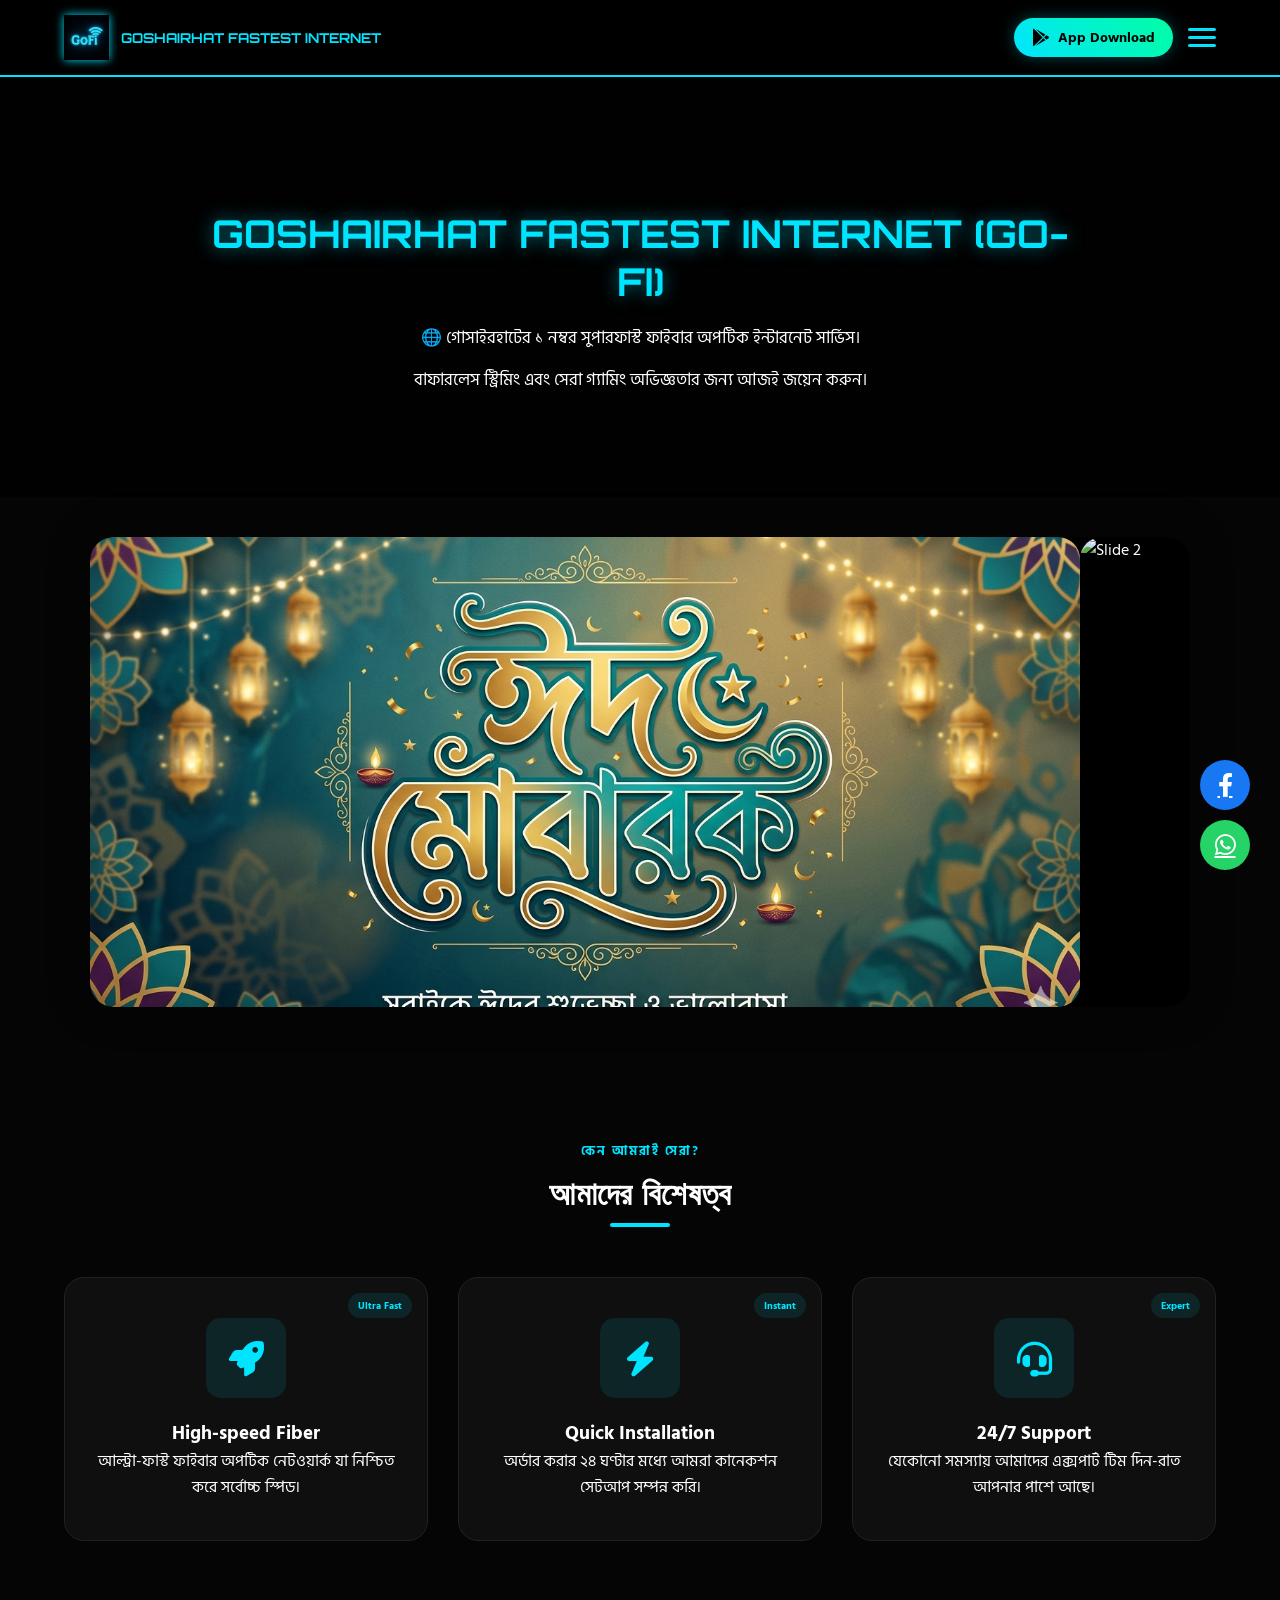
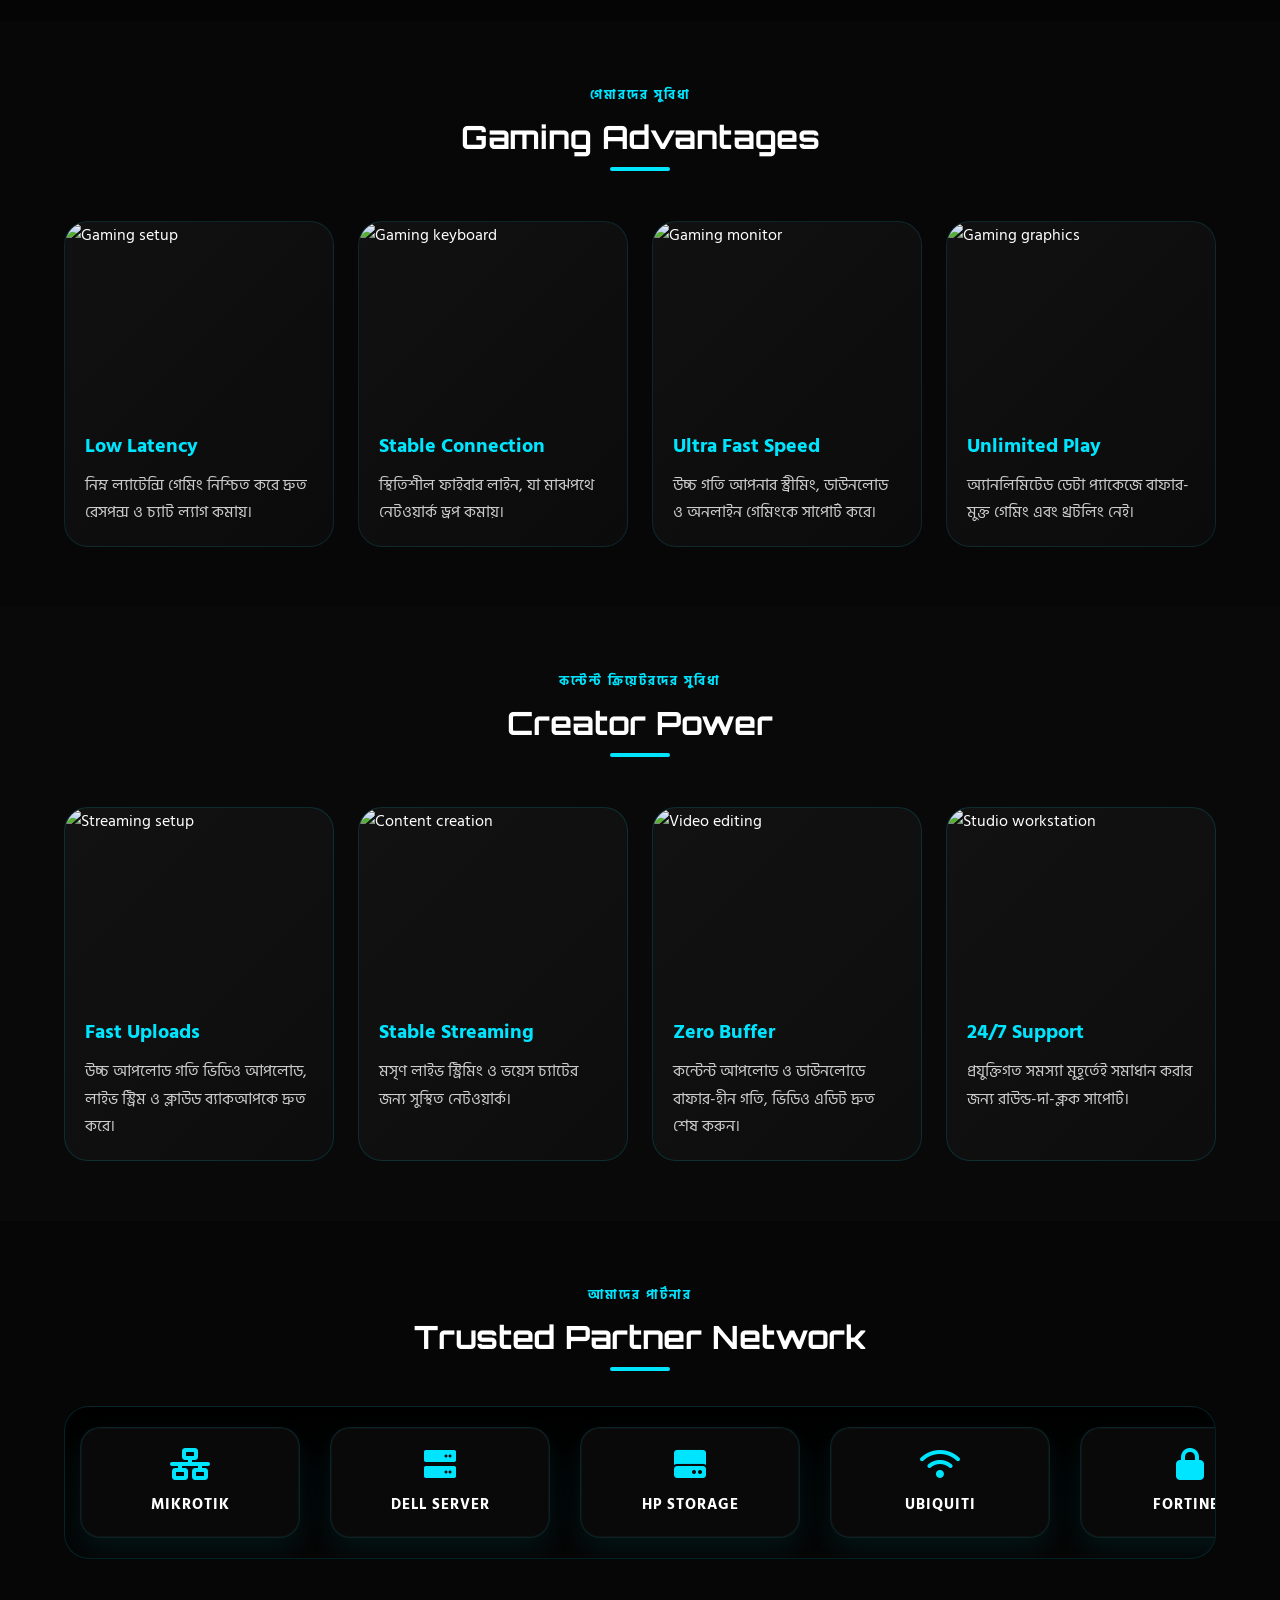
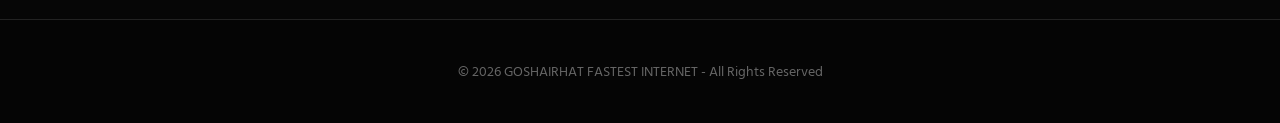
==== index.html @ e674fd06 "Update index.html" ====
<!DOCTYPE html>
<html lang="bn">

<head>
    <meta charset="UTF-8">
    <meta name="viewport" content="width=device-width, initial-scale=1.0">
    <title>GOSHAIRHAT FASTEST INTERNET | GO-FI</title>
    <link href="https://fonts.googleapis.com/css2?family=Orbitron:wght@400;700&family=Hind+Siliguri:wght@400;700&display=swap" rel="stylesheet">
    <link rel="stylesheet" href="https://cdnjs.cloudflare.com/ajax/libs/font-awesome/6.0.0/css/all.min.css">
    <link rel="stylesheet" href="st.css">
    <script src="script.js"></script>
</head>

<body>

    <div class="ftp-modal" id="ftpModal">
        <div class="ftp-modal-content">
            <span class="close-modal" onclick="closeFTPModal()">&times;</span>
            <h2 class="modal-title">Entertainment Hub</h2>
            <div class="ftp-btn-group">
                <a href="https://elaach.com/" target="_blank" class="big-btn">FTP SERVER</a>
                <a href="http://10.200.13.14" target="_blank" class="big-btn">LIVE TV</a>
            </div>
        </div>
    </div>

    <!-- মেনু ওভারলে -->
    <div class="menu-overlay" id="menuOverlay" onclick="closeMenu()"></div>

    <header>
        <div class="logo-area" onclick="showSection('home-content')" style="cursor: pointer;">
            <img src="gofi.jpg" alt="Logo" class="logo-img">
            <div class="brand-name">GOSHAIRHAT FASTEST INTERNET</div>
        </div>

        <div class="header-right">
            <a href="https://play.google.com/store/apps/details?id=top.netbillingbd.netbillingbd&pcampaignid=web_share" target="_blank" class="nav-app-btn">
                <i class="fab fa-google-play"></i> <span>App Download</span>
            </a>

            <div class="menu-toggle" onclick="toggleMenu()">
                <div class="bar"></div>
                <div class="bar"></div>
                <div class="bar"></div>
            </div>
        </div>
        <nav class="nav-menu" id="sideNav">
            <div class="nav-close-btn" onclick="closeMenu()">
                <i class="fas fa-times"></i>
            </div>
            <a onclick="showSection('home-content')">
                <i class="fas fa-home"></i> Home
            </a>
            <a onclick="showSection('packages')">
                <i class="fas fa-box-open"></i> Packages
            </a>
            <a onclick="openFTPModal()">
                <i class="fas fa-play-circle"></i> Our FTP Servers
            </a>
            <a href="https://user.netbillingbd.com/" target="_blank">
                <i class="fas fa-user-shield"></i> Client Panel
            </a>
            <a onclick="showSection('area-coverage-page')">
                <i class="fas fa-map-location-dot"></i> Area Coverage
            </a>
            <a onclick="showSection('contact-page')">
                <i class="fas fa-envelope"></i> Contact Us
            </a>
            <a onclick="showSection('about-page')">
                <i class="fas fa-info-circle"></i> About Us
            </a>
        </nav>
    </header>

    <main>
        <div id="home-content" class="page-section active-section">
            <section class="hero">
                <div class="hero-text">
                    <h1>GOSHAIRHAT FASTEST INTERNET (GO-FI)</h1>
                    <p>🌐 গোসাইরহাটের ১ নম্বর সুপারফাস্ট ফাইবার অপটিক ইন্টারনেট সার্ভিস।</p>
                    <p>বাফারলেস স্ট্রিমিং এবং সেরা গ্যামিং অভিজ্ঞতার জন্য আজই জয়েন করুন।</p>
                </div>
            </section>

            <div class="slider-container">
                <div class="slider">
                    <div class="slide"><img src="image1.png" alt="Slide 1"></div>
                    <div class="slide"><img src="image2.png" alt="Slide 2"></div>
                    <div class="slide"><img src="image3.jpg" alt="Slide 3"></div>
                    <div class="slide"><img src="image1.png" alt="Slide 1"></div>
                </div>
            </div>

            <section class="icon-features">
                <div class="feature-header">
                    <span class="sub-title">কেন আমরাই সেরা?</span>
                    <h2 class="main-title">আমাদের বিশেষত্ব</h2>
                    <div class="title-underline"></div>
                </div>

                <div class="features-grid-system">
                    <div class="premium-card">
                        <div class="card-glow"></div>
                        <div class="icon-wrapper"><i class="fas fa-rocket"></i></div>
                        <h3>High-speed Fiber</h3>
                        <p>আল্ট্রা-ফাস্ট ফাইবার অপটিক নেটওয়ার্ক যা নিশ্চিত করে সর্বোচ্চ স্পিড।</p>
                        <div class="card-badge">Ultra Fast</div>
                    </div>

                    <div class="premium-card active-card">
                        <div class="card-glow"></div>
                        <div class="icon-wrapper"><i class="fas fa-bolt"></i></div>
                        <h3>Quick Installation</h3>
                        <p>অর্ডার করার ২৪ ঘণ্টার মধ্যে আমরা কানেকশন সেটআপ সম্পন্ন করি।</p>
                        <div class="card-badge">Instant</div>
                    </div>

                    <div class="premium-card">
                        <div class="card-glow"></div>
                        <div class="icon-wrapper"><i class="fas fa-headset"></i></div>
                        <h3>24/7 Support</h3>
                        <p>যেকোনো সমস্যায় আমাদের এক্সপার্ট টিম দিন-রাত আপনার পাশে আছে।</p>
                        <div class="card-badge">Expert</div>
                    </div>
                </div>
            </section>

            <section class="gaming-section">
                <div class="feature-header">
                    <span class="sub-title">গেমারদের সুবিধা</span>
                    <h2 class="main-title">Gaming Advantages</h2>
                    <div class="title-underline"></div>
                </div>

                <div class="gaming-grid">
                    <div class="gaming-card">
                        <img src="https://images.unsplash.com/photo-1511512578047-dfb367046420?auto=format&amp;fit=crop&amp;w=800&amp;q=80" alt="Gaming setup">
                        <h3>Low Latency</h3>
                        <p>নিম্ন ল্যাটেন্সি গেমিং নিশ্চিত করে দ্রুত রেসপন্স ও চ্যাট ল্যাগ কমায়।</p>
                    </div>
                    <div class="gaming-card">
                        <img src="https://images.unsplash.com/photo-1511512578047-dfb367046420?auto=format&amp;fit=crop&amp;w=801&amp;q=80" alt="Gaming keyboard">
                        <h3>Stable Connection</h3>
                        <p>স্থিতিশীল ফাইবার লাইন, যা মাঝপথে নেটওয়ার্ক ড্রপ কমায়।</p>
                    </div>
                    <div class="gaming-card">
                        <img src="https://images.unsplash.com/photo-1511512578047-dfb367046420?auto=format&amp;fit=crop&amp;w=802&amp;q=80" alt="Gaming monitor">
                        <h3>Ultra Fast Speed</h3>
                        <p>উচ্চ গতি আপনার স্ট্রীমিং, ডাউনলোড ও অনলাইন গেমিংকে সাপোর্ট করে।</p>
                    </div>
                    <div class="gaming-card">
                        <img src="https://images.unsplash.com/photo-1511512578047-dfb367046420?auto=format&amp;fit=crop&amp;w=803&amp;q=80" alt="Gaming graphics">
                        <h3>Unlimited Play</h3>
                        <p>অ্যানলিমিটেড ডেটা প্যাকেজে বাফার-মুক্ত গেমিং এবং থ্রটলিং নেই।</p>
                    </div>
                </div>
            </section>

            <section class="creator-section">
                <div class="feature-header">
                    <span class="sub-title">কন্টেন্ট ক্রিয়েটরদের সুবিধা</span>
                    <h2 class="main-title">Creator Power</h2>
                    <div class="title-underline"></div>
                </div>

                <div class="creator-grid">
                    <div class="creator-card">
                        <img src="https://images.unsplash.com/photo-1515378791036-0648a3ef77b2?auto=format&amp;fit=crop&amp;w=800&amp;q=80" alt="Streaming setup">
                        <h3>Fast Uploads</h3>
                        <p>উচ্চ আপলোড গতি ভিডিও আপলোড, লাইভ স্ট্রিম ও ক্লাউড ব্যাকআপকে দ্রুত করে।</p>
                    </div>
                    <div class="creator-card">
                        <img src="https://images.unsplash.com/photo-1517248135467-4c7edcad34c4?auto=format&amp;fit=crop&amp;w=800&amp;q=80" alt="Content creation">
                        <h3>Stable Streaming</h3>
                        <p>মসৃণ লাইভ স্ট্রিমিং ও ভয়েস চ্যাটের জন্য সুস্থিত নেটওয়ার্ক।</p>
                    </div>
                    <div class="creator-card">
                        <img src="https://images.unsplash.com/photo-1519389950473-47ba0277781c?auto=format&amp;fit=crop&amp;w=800&amp;q=80" alt="Video editing">
                        <h3>Zero Buffer</h3>
                        <p>কন্টেন্ট আপলোড ও ডাউনলোডে বাফার-হীন গতি, ভিডিও এডিট দ্রুত শেষ করুন।</p>
                    </div>
                    <div class="creator-card">
                        <img src="https://images.unsplash.com/photo-1498050108023-c5249f4df085?auto=format&amp;fit=crop&amp;w=800&amp;q=80" alt="Studio workstation">
                        <h3>24/7 Support</h3>
                        <p>প্রযুক্তিগত সমস্যা মুহূর্তেই সমাধান করার জন্য রাউন্ড-দা-ক্লক সাপোর্ট।</p>
                    </div>
                </div>
            </section>

            <section class="partner-section">
                <div class="feature-header">
                    <span class="sub-title">আমাদের পার্টনার</span>
                    <h2 class="main-title">Trusted Partner Network</h2>
                    <div class="title-underline"></div>
                </div>

                <div class="partner-carousel">
                    <div class="partner-track">
                        <div class="partner-card"><i class="fas fa-network-wired"></i><span>MIKROTIK</span></div>
                        <div class="partner-card"><i class="fas fa-server"></i><span>DELL SERVER</span></div>
                        <div class="partner-card"><i class="fas fa-hdd"></i><span>HP STORAGE</span></div>
                        <div class="partner-card"><i class="fas fa-wifi"></i><span>UBIQUITI</span></div>
                        <div class="partner-card"><i class="fas fa-lock"></i><span>FORTINET</span></div>
                        <div class="partner-card"><i class="fas fa-microchip"></i><span>INTEL</span></div>
                        <div class="partner-card"><i class="fas fa-broadcast-tower"></i><span>CISCO</span></div>
                        <div class="partner-card"><i class="fas fa-charging-station"></i><span>APC</span></div>
                        <div class="partner-card"><i class="fas fa-satellite-dish"></i><span>ROUTER BOARD</span></div>
                        <div class="partner-card"><i class="fas fa-server"></i><span>SUPER MICRO</span></div>
                        <div class="partner-card"><i class="fas fa-network-wired"></i><span>MIKROTIK</span></div>
                        <div class="partner-card"><i class="fas fa-server"></i><span>DELL SERVER</span></div>
                    </div>
                </div>
            </section>
        </div>

        <div id="packages" class="page-section">
            <h2 class="section-heading">CHOOSE YOUR PLAN</h2>
            <p style="text-align: center; color: #aaa; margin-bottom: 30px;">আপনার প্রয়োজন অনুযায়ী সেরা প্যাকেজটি বেছে নিন</p>

            <div class="package-group">
                <div class="package-card">
                    <div class="pkg-speed">16 Mbps</div>
                    <div class="pkg-type">Starter Pack</div>
                    <div class="pkg-price">৳ ৫০০ <span>/ মাস</span></div>
                    <ul class="pkg-features">
                        <li><i class="fas fa-check"></i> BDIX Unlimited Speed</li>
                        <li><i class="fas fa-check"></i> Bufferless YouTube & FB</li>
                        <li><i class="fas fa-check"></i> 24/7 Optical Fiber</li>
                        <li><i class="fas fa-times" style="color:red"></i> Real IP Not Included</li>
                    </ul>
                    <button onclick="showSection('contact-page')" class="order-btn">অর্ডার করুন</button>
                </div>

                <div class="package-card featured">
                    <div class="pkg-speed">25 Mbps</div>
                    <div class="pkg-type">Family Pack</div>
                    <div class="pkg-price">৳ ৮০০ <span>/ মাস</span></div>
                    <ul class="pkg-features">
                        <li><i class="fas fa-check"></i> BDIX Unlimited Speed</li>
                        <li><i class="fas fa-check"></i> High-Speed Browsing</li>
                        <li><i class="fas fa-check"></i> Smart TV Optimized</li>
                        <li><i class="fas fa-check"></i> Priority Support</li>
                    </ul>
                    <button onclick="showSection('contact-page')" class="order-btn">অর্ডার করুন</button>
                </div>

                <div class="package-card">
                    <div class="pkg-speed">40 Mbps</div>
                    <div class="pkg-type">Gamer Pack</div>
                    <div class="pkg-price">৳ ১০০০ <span>/ মাস</span></div>
                    <ul class="pkg-features">
                        <li><i class="fas fa-check"></i> Low Latency for Gaming</li>
                        <li><i class="fas fa-check"></i> BDIX Unlimited Speed</li>
                        <li><i class="fas fa-check"></i> Ultra HD Streaming</li>
                        <li><i class="fas fa-check"></i> Dual Transmission</li>
                    </ul>
                    <button onclick="showSection('contact-page')" class="order-btn">অর্ডার করুন</button>
                </div>

                <div class="package-card">
                    <div class="pkg-speed">60 Mbps</div>
                    <div class="pkg-type">Pro Pack</div>
                    <div class="pkg-price">৳ ১২০০ <span>/ মাস</span></div>
                    <ul class="pkg-features">
                        <li><i class="fas fa-check"></i> BDIX & GGC Unlimited</li>
                        <li><i class="fas fa-check"></i> Best for Freelancing</li>
                        <li><i class="fas fa-check"></i> Seamless Experience</li>
                        <li><i class="fas fa-check"></i> Real IP Available</li>
                    </ul>
                    <button onclick="showSection('contact-page')" class="order-btn">অর্ডার করুন</button>
                </div>

                <div class="package-card">
                    <div class="pkg-speed">100 Mbps</div>
                    <div class="pkg-type">Extreme Pack</div>
                    <div class="pkg-price">৳ ১৫০০ <span>/ মাস</span></div>
                    <ul class="pkg-features">
                        <li><i class="fas fa-check"></i> Ultimate Bandwidth</li>
                        <li><i class="fas fa-check"></i> Multi-Device Support</li>
                        <li><i class="fas fa-check"></i> Priority On-site Support</li>
                        <li><i class="fas fa-check"></i> Special Routing</li>
                    </ul>
                    <button onclick="showSection('contact-page')" class="order-btn">অর্ডার করুন</button>
                </div>

                <div class="package-card corporate">
                    <div class="pkg-speed">REAL IP</div>
                    <div class="pkg-type">Corporate Pack</div>
                    <div class="pkg-price">৳ ১৮০০ <span>/ মাস</span></div>
                    <ul class="pkg-features">
                        <li><i class="fas fa-check"></i> Static/Public Real IP</li>
                        <li><i class="fas fa-check"></i> Dedicated Bandwidth</li>
                        <li><i class="fas fa-check"></i> Office/Server Solution</li>
                        <li><i class="fas fa-check"></i> 100% Uptime Policy</li>
                    </ul>
                    <button onclick="showSection('contact-page')" class="order-btn">অর্ডার করুন</button>
                </div>
            </div>
        </div>

        <div id="area-coverage-page" class="page-section">
            <section class="coverage-section">
                <div class="feature-header">
                    <span class="sub-title">আমাদের সার্ভিস কভারেজ এরিয়া</span>
                    <h2 class="main-title">Coverage Areas</h2>
                    <div class="title-underline"></div>
                </div>

                <div class="coverage-grid">
                    <div class="coverage-card">
                        <i class="fas fa-map-pin"></i>
                        <h3>গোসাইরহাট বাজার</h3>
                        <p>মূল শহরের সব এলাকা জুড়ে দ্রুততম নেটওয়ার্ক কভারেজ</p>
                    </div>
                    <div class="coverage-card">
                        <i class="fas fa-map-pin"></i>
                        <h3>দাসের জঙ্গল</h3>
                        <p>ফাইবার অপটিক আন্ডারগ্রাউন্ড নেটওয়ার্ক সুবিধা</p>
                    </div>
                    <div class="coverage-card">
                        <i class="fas fa-map-pin"></i>
                        <h3>মহিষ কান্দি</h3>
                        <p>আধুনিক প্রযুক্তিসম্পন্ন ইন্টারনেট সেবা উপলব্ধ</p>
                    </div>
                    <div class="coverage-card">
                        <i class="fas fa-map-pin"></i>
                        <h3>সবুজ ছাতা</h3>
                        <p>উচ্চ গতির ডেডিকেটেড লাইন সুবিধা</p>
                    </div>
                    <div class="coverage-card">
                        <i class="fas fa-map-pin"></i>
                        <h3>থানা রোড</h3>
                        <p>২৪/৭ কাস্টমার সাপোর্ট সহ সেবা প্রদান</p>
                    </div>
                    <div class="coverage-card">
                        <i class="fas fa-map-pin"></i>
                        <h3>নতুন বাজার রোড</h3>
                        <p>সাশ্রয়ী মূল্যে প্রিমিয়াম ইন্টারনেট সেবা</p>
                    </div>
                    <div class="coverage-card">
                        <i class="fas fa-map-pin"></i>
                        <h3>মহেশ্বর পট্টি</h3>
                        <p>প্রতিষ্ঠানিক এবং ব্যক্তিগত উভয় সংযোগ উপলব্ধ</p>
                    </div>
                    <div class="coverage-card">
                        <i class="fas fa-map-pin"></i>
                        <h3>বাইল্লা হানা</h3>
                        <p>আনলিমিটেড ডেটা প্যাকেজ এখন চালু</p>
                    </div>
                    <div class="coverage-card">
                        <i class="fas fa-map-pin"></i>
                        <h3>বাগান বাড়ি</h3>
                        <p>নতুন গ্রাহকদের জন্য বিশেষ ছাড় চলমান</p>
                    </div>
                    <div class="coverage-card">
                        <i class="fas fa-map-pin"></i>
                        <h3>উঃ হাটুরিয়া</h3>
                        <p>রেসিডেনশিয়াল এবং কমার্শিয়াল সলিউশন</p>
                    </div>
                    <div class="coverage-card">
                        <i class="fas fa-map-pin"></i>
                        <h3>হাটুরিয়া</h3>
                        <p>বিনামূল্যে ইনস্টলেশন এবং রাউটার প্রদান</p>
                    </div>
                    <div class="coverage-card">
                        <i class="fas fa-map-pin"></i>
                        <h3>সাইক্ষা</h3>
                        <p>কর্পোরেট প্যাকেজ এবং বাল্ক ডিসকাউন্ট</p>
                    </div>
                </div>
            </section>
        </div>

        <div id="about-page" class="page-section">
            <section class="about-section">
                <div class="feature-header">
                    <span class="sub-title">আমাদের সম্পর্কে জানুন</span>
                    <h2 class="main-title">About Us</h2>
                    <div class="title-underline"></div>
                </div>

                <div class="about-grid">
                    <div class="about-text">
                        <h3>GO-FI: গোসাইরহাটের বিশ্বস্ত ISP</h3>
                        <p>GO-FI আপনাদের জন্য আনে উচ্চমানের ফাইবার অপটিক ইন্টারনেট, যা নির্ভরযোগ্যতা, গতি ও নিরাপত্তাকে একসাথে নিয়ে এসেছে। আমরা প্রতিদিন কাজ করি যাতে আপনার গ্রাহকতা ঝরঝরে, লেগস-ফ্রি এবং টেকনিক্যাল ট্রাবল-মুক্ত হয়।</p>

                        <ul class="about-benefits">
                            <li><i class="fas fa-check"></i> ফাইবার অপটিক নেটওয়ার্ক যা দ্রুততা বজায় রাখে দীর্ঘ দূরত্বেও</li>
                            <li><i class="fas fa-check"></i> ২৪/৭ মনিটরিং ও দ্রুত সমস্যার সমাধান</li>
                            <li><i class="fas fa-check"></i> হাই-স্পিড ব্রডব্যান্ড, স্ট্রিমিং ও গেমিংয়ের জন্য আদর্শ</li>
                            <li><i class="fas fa-check"></i> খোলা ব্যান্ডউইথ ও কম লেটেন্সি</li>
                            <li><i class="fas fa-check"></i> ব্যবসায়িক ও বাড়ির দুই ধরনের প্যাকেজে সমর্থ</li>
                        </ul>

                        <div class="about-highlight">
                            <h4>কেন GO-FI?</h4>
                            <p>আমাদের লাইন সরাসরি ফাইবার কেয়াবলে চলে। অক্সিলিয়ারি নেটওয়ার্ক নয়, তাই সঙ্কোচনের ঝুঁকি খুব কম। এর ফলে আপনি পান দৃঢ় সংযোগ, কম প্যাকেট লস এবং ব্যাকআপ সাপোর্ট।</p>
                        </div>

                        <div class="payment-highlight">
                            <div class="payment-icon">
                                <svg class="bkash-logo" viewBox="0 0 100 100" xmlns="http://www.w3.org/2000/svg">
                                    <!-- Outer circle with gradient -->
                                    <defs>
                                        <linearGradient id="bkashGradient" x1="0%" y1="0%" x2="100%" y2="100%">
                                            <stop offset="50%" style="stop-color:#e2136e;stop-opacity:1" />
                                            <stop offset="50%" style="stop-color:#0066cc;stop-opacity:1" />
                                        </linearGradient>
                                    </defs>
                                    <circle cx="50" cy="50" r="45" fill="url(#bkashGradient)" stroke="#fff" stroke-width="2"/>
                                    
                                    <!-- Inner white circle -->
                                    <circle cx="50" cy="50" r="35" fill="#fff"/>
                                    
                                    <!-- bKash text -->
                                    <text x="50" y="45" text-anchor="middle" fill="#e2136e" font-family="Arial, sans-serif" font-size="16" font-weight="bold">bKash</text>
                                    
                                    <!-- Small decorative elements -->
                                    <circle cx="30" cy="35" r="2" fill="#e2136e"/>
                                    <circle cx="70" cy="35" r="2" fill="#0066cc"/>
                                </svg>
                            </div>
                            <div class="payment-text">
                                <h4>পেমেন্ট করুন bKash এ</h4>
                                <p>আমাদের সার্ভিসের জন্য সহজেই bKash এর মাধ্যমে পেমেন্ট করুন। দ্রুত, নিরাপদ এবং সহজ পদ্ধতি।</p>
                            </div>
                        </div>
                    </div>

                    <div class="about-cards">
                        <div class="about-card">
                            <img src="https://images.unsplash.com/photo-1515378791036-0648a3ef77b2?auto=format&fit=crop&w=800&q=80" alt="Network infrastructure">
                        </div>
                        <div class="about-card">
                            <img src="img.jpg" alt="Team support">
                        </div>
                        <div class="about-card">
                            <img src="https://images.unsplash.com/photo-1498050108023-c5249f4df085?auto=format&fit=crop&w=800&q=80" alt="Fast connection">
                        </div>
                    </div>
                </div>

                <div class="team-section">
                    <div class="team-card">
                        <img src="sakin.jpg" alt="Team member">
                        <div class="team-info">
                            <h4>SAKIN AHMED</h4>
                            <p>Customer Care Specialist</p>
                            <a href="tel:+8801650000082" class="contact-number">+88016 500 00082</a>
                        </div>
                    </div>
                    <div class="team-card">
                        <img src="vasani.jpg" alt="Team member">
                        <div class="team-info">
                            <h4>MD.VASANI KHAN</h4>
                            <p>Customer Care Specialist</p>
                            <a href="tel:+8801976083787" class="contact-number">+88019 760 83787</a>
                        </div>
                    </div>
                </div>
            </section>
        </div>

        <div id="contact-page" class="page-section">
            <section class="contact-container">
                <div class="feature-header">
                    <span class="sub-title">সরাসরি যোগাযোগ করুন</span>
                    <h2 class="main-title">Contact Us</h2>
                    <div class="title-underline"></div>
                </div>

                <div class="contact-wrapper">
                    <div class="contact-info-panel">
                        <div class="info-item">
                            <div class="info-icon"><i class="fas fa-map-marker-alt"></i></div>
                            <div class="info-text">
                                <h3>অফিসের ঠিকানা</h3>
                                <p>সদর রোড, গোসাইরহাট বাজার, শরীয়তপুর</p>
                            </div>
                        </div>

                        <div class="info-item">
                            <div class="info-icon"><i class="fas fa-phone-alt"></i></div>
                            <div class="info-text">

                                <h3>হেল্পলাইন</h3>
                                <p>+8801650-000082</p>
                                <p>+8801976-083787</p>
                            </div>
                        </div>

                        <div class="info-item">
                            <div class="info-icon"><i class="fas fa-envelope"></i></div>
                            <div class="info-text">
                                <h3>ইমেইল করুন</h3>
                                <p>wifi.goshairhat@gmail.com</p>
                            </div>
                        </div>

                        <div class="social-connect">
                            <h3>Social Connect</h3>
                            <div class="social-icons">
                                <a href="https://www.facebook.com/gofi.goshairhat/" target="_blank" class="s-link"><i class="fab fa-facebook-f"></i></a>
                                <a href="https://api.whatsapp.com/send/?phone=8801650000082" target="_blank" class="s-link"><i class="fab fa-whatsapp"></i></a>
                            </div>
                        </div>
                    </div>

                    <div class="contact-form-panel">
                        <form action="https://formspree.io/f/xreyqovz" method="POST" class="modern-form">
                            <div class="form-group">
                                <input type="text" name="Name" placeholder="আপনার নাম" required>
                                <i class="fas fa-user"></i>
                            </div>
                            <div class="form-group">
                                <input type="email" name="Email" placeholder="আপনার ইমেইল" required>
                                <i class="fas fa-envelope"></i>
                            </div>
                            <div class="form-group">
                                <textarea name="Message" placeholder="আপনার মেসেজ লিখুন..." required></textarea>
                                <i class="fas fa-pen-nib"></i>
                            </div>
                            <button type="submit" class="submit-btn">
                        <span>Send Message</span> <i class="fas fa-paper-plane"></i>
                    </button>
                        </form>
                    </div>
                </div>
            </section>
        </div>

        </section>
        </div>
    </main>

    <footer>
        <p>© 2026 GOSHAIRHAT FASTEST INTERNET - All Rights Reserved</p>
    </footer>

    <div class="floating-container">
        <a href="https://www.facebook.com/gofi.goshairhat/" class="float-icon fb-float" target="_blank" rel="noreferrer noopener"><i class="fab fa-facebook-f"></i></a>
        <a href="https://api.whatsapp.com/send/?phone=8801650000082" class="float-icon wa-float" target="_blank" rel="noreferrer noopener"><i class="fab fa-whatsapp"></i></a>
    </div>

</body>

</html>
---- st.css ----
/*--- Base Styles ---*/

:root {
    --neon-cyan: #00e5ff;
    --dark-bg: #050505;
    --glass-bg: rgba(255, 255, 255, 0.05);
}

* {
    margin: 0;
    padding: 0;
    box-sizing: border-box;
}

body {
    background-color: var(--dark-bg);
    color: #ffffff;
    font-family: 'Hind Siliguri', sans-serif;
    overflow-x: hidden;
}


/*--- Header & Navigation ---*/

header {
    background-color: rgba(0, 0, 0, 0.95);
    padding: 15px 5%;
    display: flex;
    justify-content: space-between;
    align-items: center;
    border-bottom: 2px solid var(--neon-cyan);
    position: sticky;
    top: 0;
    z-index: 1000;
    backdrop-filter: blur(10px);
}

.logo-area {
    display: flex;
    align-items: center;
    gap: 12px;
    transition: 0.3s;
}

.logo-area:active {
    transform: scale(0.95);
}

.logo-img {
    width: 45px;
    height: auto;
    filter: drop-shadow(0 0 5px var(--neon-cyan));
}

.brand-name {
    font-family: 'Orbitron';
    font-size: 0.85rem;
    color: var(--neon-cyan);
    font-weight: bold;
}

.menu-toggle {
    display: flex;
    flex-direction: column;
    gap: 5px;
    cursor: pointer;
}

.bar {
    width: 28px;
    height: 3px;
    background: var(--neon-cyan);
    border-radius: 2px;
}

.header-right {
    display: flex;
    align-items: center;
    gap: 20px;
}

.nav-menu {
    position: fixed;
    top: 0;
    right: -100%;
    width: 280px;
    height: 100vh;
    background: rgba(5, 5, 5, 0.98);
    border-left: 2px solid var(--neon-cyan);
    display: flex;
    flex-direction: column;
    padding: 80px 30px;
    transition: 0.4s ease;
    z-index: 999;
}

.nav-menu.active {
    right: 0;
}

.nav-menu a {
    color: #fff;
    text-decoration: none;
    font-size: 1.1rem;
    padding: 15px 0;
    border-bottom: 1px solid #222;
    cursor: pointer;
    transition: 0.3s;
}

.nav-menu a:hover {
    color: var(--neon-cyan);
    padding-left: 10px;
}


/*--- Hero & Slider ---*/

.hero {
    padding: 70px 20px 40px;
    text-align: center;
    background: linear-gradient(rgba(0, 0, 0, 0.72), rgba(0, 0, 0, 0.72)), url('https://images.unsplash.com/photo-1544197150-b99a580bb7a8?q=80&w=1920');
    background-size: cover;
    background-position: center;
    display: flex;
    align-items: center;
    justify-content: center;
    min-height: 420px;
}

.hero-text {
    max-width: 900px;
    margin: 0 auto;
}

.hero h1 {
    font-family: 'Orbitron';
    font-size: 2.4rem;
    color: var(--neon-cyan);
    text-shadow: 0 0 18px rgba(0, 229, 255, 0.55);
    margin-bottom: 18px;
}

.hero p {
    font-size: 1.05rem;
    line-height: 1.8;
    margin-top: 12px;
}

.slider-container {
    position: relative;
    width: 90%;
    max-width: 1100px;
    margin: 40px auto 50px;
    overflow: hidden;
    border-radius: 24px;
    background: #000;
    box-shadow: 0 0 40px rgba(0, 0, 0, 0.35);
}

.slider-container::before,
.slider-container::after {
    content: none;
}

.slider {
    display: flex;
    width: 90%;
    animation: slide-animation 18s infinite cubic-bezier(0.65, 0.05, 0.36, 1);
}

.slide {
    width: 100%;
    min-width: 100%;
    position: relative;
}

.slide img {
    width: 100%;
    height: 470px;
    object-fit: cover;
    object-position: center;
    display: block;
    transition: transform 0.8s ease, filter 0.8s ease;
    transform: scale(1);
    filter: saturate(1.05);
    border-radius: 22px;
}

.slider-container:hover .slide img {
    transform: scale(1);
}

@keyframes slide-animation {
    0%,
    20% {
        transform: translateX(0);
    }
    25%,
    45% {
        transform: translateX(-100%);
    }
    50%,
    70% {
        transform: translateX(-200%);
    }
    75%,
    95% {
        transform: translateX(-300%);
    }
    100% {
        transform: translateX(0);
    }
}

.partner-section {
    padding: 60px 5%;
    background: #060606;
}

.partner-section .feature-header {
    margin-bottom: 35px;
}

.gaming-section {
    padding: 60px 5%;
    background: #070707;
}

.gaming-grid {
    display: grid;
    grid-template-columns: repeat(auto-fit, minmax(260px, 1fr));
    gap: 24px;
    max-width: 1200px;
    margin: 0 auto;
}

.gaming-card {
    background: linear-gradient(135deg, #111111, #0b0b0b);
    border: 1px solid rgba(0, 229, 255, 0.12);
    border-radius: 24px;
    overflow: hidden;
    transition: transform 0.35s ease, box-shadow 0.35s ease;
}

.gaming-card img {
    width: 100%;
    height: 190px;
    object-fit: cover;
    display: block;
}

.gaming-card h3 {
    color: var(--neon-cyan);
    margin: 18px 20px 10px;
    font-size: 1.25rem;
}

.gaming-card p {
    color: #ccc;
    margin: 0 20px 20px;
    line-height: 1.7;
}

.gaming-card:hover {
    transform: translateY(-10px);
    box-shadow: 0 20px 50px rgba(0, 229, 255, 0.18);
}

.creator-section {
    padding: 60px 5%;
    background: #090909;
}

.creator-grid {
    display: grid;
    grid-template-columns: repeat(auto-fit, minmax(260px, 1fr));
    gap: 24px;
    max-width: 1200px;
    margin: 0 auto;
}

.creator-card {
    background: linear-gradient(135deg, #121212, #0d0d0d);
    border: 1px solid rgba(0, 229, 255, 0.14);
    border-radius: 24px;
    overflow: hidden;
    transition: transform 0.35s ease, box-shadow 0.35s ease;
}

.creator-card img {
    width: 100%;
    height: 190px;
    object-fit: cover;
    display: block;
}

.creator-card h3 {
    color: var(--neon-cyan);
    margin: 18px 20px 10px;
    font-size: 1.25rem;
}

.creator-card p {
    color: #ccc;
    margin: 0 20px 20px;
    line-height: 1.7;
}

.creator-card:hover {
    transform: translateY(-10px);
    box-shadow: 0 20px 50px rgba(0, 229, 255, 0.18);
}

@media (max-width: 800px) {
    .gaming-card img,
    .creator-card img {
        height: 180px;
    }
}

@media (max-width: 520px) {
    .gaming-grid {
        gap: 18px;
    }
}

.partner-carousel {
    overflow: hidden;
    border: 1px solid rgba(0, 229, 255, 0.15);
    border-radius: 25px;
    background: linear-gradient(180deg, rgba(0, 0, 0, 0.95), rgba(5, 5, 5, 0.95));
    padding: 20px 0;
}

.partner-track {
    display: flex;
    width: calc(240px * 12);
    animation: partner-slide 24s linear infinite;
}

.partner-card {
    min-width: 220px;
    max-width: 220px;
    margin: 0 15px;
    padding: 20px 18px;
    background: rgba(10, 10, 10, 0.95);
    border-radius: 20px;
    border: 1px solid rgba(0, 229, 255, 0.12);
    box-shadow: inset 0 0 0 1px rgba(255, 255, 255, 0.03), 0 12px 30px rgba(0, 229, 255, 0.08);
    display: flex;
    flex-direction: column;
    align-items: center;
    justify-content: center;
    gap: 12px;
    text-align: center;
    transition: transform 0.3s ease, box-shadow 0.3s ease;
}

.partner-card:hover {
    transform: translateY(-8px);
    box-shadow: 0 20px 40px rgba(0, 229, 255, 0.18);
}

.partner-card i {
    font-size: 2rem;
    color: var(--neon-cyan);
    transition: transform 0.3s ease;
}

.partner-card span {
    color: #fff;
    font-weight: 700;
    letter-spacing: 1px;
    font-size: 0.95rem;
}

.partner-card:hover i {
    transform: scale(1.2);
}

@keyframes partner-slide {
    0% {
        transform: translateX(0);
    }
    100% {
        transform: translateX(-50%);
    }
}

@media (max-width: 900px) {
    .partner-track {
        width: auto;
        animation: none;
        flex-wrap: nowrap;
        overflow-x: auto;
        padding-left: 20px;
    }
    .partner-card {
        min-width: 190px;
        margin: 0 12px;
    }
}

@media (max-width: 640px) {
    .partner-card {
        min-width: 160px;
        padding: 18px 14px;
    }
}


/*--- Premium Feature Cards ---*/

.icon-features {
    padding: 80px 5%;
    background: #050505;
}

.feature-header {
    text-align: center;
    margin-bottom: 50px;
}

.sub-title {
    color: var(--neon-cyan);
    letter-spacing: 2px;
    font-weight: bold;
    font-size: 0.8rem;
}

.main-title {
    font-family: 'Orbitron';
    font-size: 2rem;
    margin: 10px 0;
}

.title-underline {
    width: 60px;
    height: 4px;
    background: var(--neon-cyan);
    margin: 0 auto;
    border-radius: 2px;
}

.features-grid-system {
    display: grid;
    grid-template-columns: repeat(auto-fit, minmax(280px, 1fr));
    gap: 30px;
    max-width: 1200px;
    margin: 0 auto;
}

.premium-card {
    background: #0f0f0f;
    padding: 40px 25px;
    border-radius: 20px;
    border: 1px solid #222;
    text-align: center;
    position: relative;
    transition: 0.4s;
}

.premium-card:hover {
    transform: translateY(-15px);
    border-color: var(--neon-cyan);
    background: #111;
}

.icon-wrapper {
    width: 80px;
    height: 80px;
    background: rgba(0, 229, 255, 0.1);
    border-radius: 15px;
    display: flex;
    align-items: center;
    justify-content: center;
    margin: 0 auto 20px;
    transition: 0.4s;
}

.icon-wrapper i {
    font-size: 35px;
    color: var(--neon-cyan);
}

.premium-card:hover .icon-wrapper {
    background: var(--neon-cyan);
    transform: rotateY(360deg);
}

.premium-card:hover i {
    color: #000;
}

.card-badge {
    position: absolute;
    top: 15px;
    right: 15px;
    font-size: 0.65rem;
    background: rgba(0, 229, 255, 0.1);
    color: var(--neon-cyan);
    padding: 4px 10px;
    border-radius: 20px;
    font-weight: bold;
}


/*--- Packages ---*/

.section-heading {
    text-align: center;
    font-family: 'Orbitron';
    color: var(--neon-cyan);
    padding: 50px 0 20px;
}

.package-group {
    display: grid;
    grid-template-columns: repeat(auto-fit, minmax(280px, 1fr));
    gap: 30px;
    padding: 40px 5%;
}

.package-card {
    background: #111;
    padding: 40px 20px;
    border-radius: 20px;
    border: 1px solid #222;
    text-align: center;
    transition: 0.4s;
}

.package-card:hover {
    transform: scale(1.03);
    border-color: var(--neon-cyan);
}

.pkg-speed {
    font-family: 'Orbitron';
    font-size: 2.5rem;
    color: var(--neon-cyan);
    margin-bottom: 10px;
}

.pkg-price {
    font-size: 2rem;
    font-weight: bold;
    margin: 15px 0;
}

.pkg-features {
    list-style: none;
    margin-bottom: 25px;
    text-align: left;
    display: inline-block;
}

.pkg-features li {
    margin-bottom: 10px;
    color: #aaa;
    font-size: 0.9rem;
}

.pkg-features i {
    color: var(--neon-cyan);
    margin-right: 10px;
}

.order-btn {
    width: 100%;
    padding: 12px;
    background: var(--neon-cyan);
    border: none;
    border-radius: 8px;
    font-weight: bold;
    cursor: pointer;
    transition: 0.3s;
}

.order-btn:hover {
    background: #fff;
    box-shadow: 0 0 20px rgba(255, 255, 255, 0.4);
}


/*--- Footer & Floating ---*/

footer {
    padding: 40px;
    text-align: center;
    border-top: 1px solid #222;
    color: #666;
    font-size: 0.9rem;
}

.floating-container {
    position: fixed;
    bottom: 30px;
    right: 30px;
    z-index: 1000;
    display: flex;
    flex-direction: column;
    gap: 10px;
}

.float-icon {
    width: 50px;
    height: 50px;
    border-radius: 50%;
    display: flex;
    align-items: center;
    justify-content: center;
    color: #fff;
    font-size: 24px;
    transition: 0.3s;
}

.fb-float {
    background: #1877F2;
}

.wa-float {
    background: #25d366;
}

.float-icon:hover {
    transform: scale(1.1);
}


/*--- Sections Display ---*/

.page-section {
    display: none;
    animation: fadeIn 0.6s ease;
}

.active-section {
    display: block;
}

@keyframes fadeIn {
    from {
        opacity: 0;
        transform: translateY(20px);
    }
    to {
        opacity: 1;
        transform: translateY(0);
    }
}

.about-section {
    padding: 80px 5%;
    background: #050505;
}

.about-grid {
    display: grid;
    grid-template-columns: 1.1fr 0.9fr;
    gap: 30px;
    align-items: center;
    max-width: 1200px;
    margin: 0 auto;
}

.about-text h3 {
    font-size: 2rem;
    color: var(--neon-cyan);
    margin-bottom: 20px;
}

.about-text p {
    color: #ccc;
    line-height: 1.8;
    margin-bottom: 25px;
}

.about-benefits {
    list-style: none;
    padding: 0;
    margin: 0;
}

.about-benefits li {
    display: flex;
    align-items: center;
    gap: 12px;
    color: #aaa;
    margin-bottom: 14px;
    font-size: 0.95rem;
}

.about-benefits li i {
    color: var(--neon-cyan);
    min-width: 24px;
}

.about-highlight {
    background: rgba(0, 229, 255, 0.08);
    border: 1px solid rgba(0, 229, 255, 0.15);
    border-radius: 18px;
    padding: 20px;
    margin-top: 25px;
}

.about-highlight h4 {
    color: #fff;
    margin-bottom: 10px;
}

.about-highlight p {
    color: #ccc;
}

.about-cards {
    display: grid;
    gap: 18px;
}

.about-card {
    background: #111;
    border-radius: 20px;
    overflow: hidden;
    min-height: 200px;
    border: 1px solid rgba(0, 229, 255, 0.12);
}

.about-card img {
    width: 100%;
    height: 100%;
    object-fit: cover;
    transition: transform 0.4s ease;
}

.about-card:hover img {
    transform: scale(1.05);
}

.team-section {
    display: grid;
    grid-template-columns: repeat(auto-fit, minmax(260px, 1fr));
    gap: 20px;
    margin-top: 45px;
    max-width: 1200px;
    margin-left: auto;
    margin-right: auto;
}

.team-card {
    display: flex;
    align-items: center;
    gap: 18px;
    background: #111;
    border-radius: 20px;
    padding: 20px;
    border: 1px solid rgba(0, 229, 255, 0.1);
    transition: transform 0.3s ease, box-shadow 0.3s ease;
}

.team-card:hover {
    transform: translateY(-8px);
    box-shadow: 0 18px 40px rgba(0, 229, 255, 0.18);
}

.team-card img {
    width: 100px;
    height: 100px;
    object-fit: cover;
    border-radius: 20px;
    border: 2px solid rgba(0, 229, 255, 0.3);
}

.team-info h4 {
    color: var(--neon-cyan);
    margin-bottom: 8px;
}

.team-info p {
    color: #bbb;
    margin-bottom: 10px;
}

.contact-number {
    display: inline-block;
    color: #000;
    background: var(--neon-cyan);
    padding: 10px 16px;
    border-radius: 999px;
    text-decoration: none;
    font-weight: bold;
    transition: background 0.3s ease, color 0.3s ease;
}

.contact-number:hover {
    background: #fff;
    color: #000;
}

@media (max-width: 900px) {
    .about-grid {
        grid-template-columns: 1fr;
    }
}

@media (max-width: 600px) {
    .about-grid {
        gap: 18px;
    }
    .about-text h3 {
        font-size: 1.7rem;
    }
    .about-highlight {
        padding: 18px;
    }
}


/*--- Modal ---*/

.ftp-modal {
    display: none;
    position: fixed;
    top: 0;
    left: 0;
    width: 100%;
    height: 100%;
    background: rgba(0, 0, 0, 0.9);
    z-index: 2000;
    justify-content: center;
    align-items: center;
    animation: fadeIn 0.3s ease;
}

.ftp-modal.active {
    display: flex;
}

.ftp-modal-content {
    background: linear-gradient(135deg, #0f0f0f, #151515);
    border: 2px solid var(--neon-cyan);
    padding: 40px;
    border-radius: 20px;
    width: 90%;
    max-width: 400px;
    position: relative;
    box-shadow: 0 0 30px rgba(0, 229, 255, 0.3);
    animation: slideUp 0.4s cubic-bezier(0.34, 1.56, 0.64, 1);
}

.modal-title {
    font-family: 'Orbitron';
    font-size: 1.8rem;
    color: var(--neon-cyan);
    margin-bottom: 20px;
    text-align: center;
    text-shadow: 0 0 15px rgba(0, 229, 255, 0.3);
}

.close-modal {
    position: absolute;
    top: 12px;
    right: 18px;
    font-size: 32px;
    color: var(--neon-cyan);
    cursor: pointer;
    transition: all 0.3s ease;
    width: 35px;
    height: 35px;
    display: flex;
    align-items: center;
    justify-content: center;
    border: 1px solid var(--neon-cyan);
    border-radius: 50%;
}

.close-modal:hover {
    background: var(--neon-cyan);
    color: #000;
    transform: rotate(90deg) scale(1.1);
    box-shadow: 0 0 15px var(--neon-cyan);
}

.ftp-btn-group {
    display: flex;
    flex-direction: column;
    gap: 12px;
}

.big-btn {
    display: block;
    background: linear-gradient(45deg, var(--neon-cyan), #00ffa2);
    color: #000;
    padding: 15px;
    border-radius: 12px;
    font-family: 'Orbitron';
    font-weight: bold;
    text-decoration: none;
    text-align: center;
    transition: all 0.3s ease;
    border: 2px solid transparent;
    cursor: pointer;
    animation: slideInLeft 0.5s ease forwards;
    position: relative;
    overflow: hidden;
}

.big-btn:nth-child(1) {
    animation-delay: 0.1s;
}

.big-btn:nth-child(2) {
    animation-delay: 0.2s;
}

.big-btn:hover {
    background: linear-gradient(45deg, #00ffa2, var(--neon-cyan));
    transform: translateY(-3px);
    box-shadow: 0 8px 25px rgba(0, 229, 255, 0.4);
    border-color: #fff;
}

.big-btn:active {
    transform: translateY(-1px);
    box-shadow: 0 4px 15px rgba(0, 229, 255, 0.3);
}


/* Button Ripple Effect */

.big-btn::before {
    content: '';
    position: absolute;
    top: 50%;
    left: 50%;
    width: 0;
    height: 0;
    border-radius: 50%;
    background: rgba(255, 255, 255, 0.3);
    transform: translate(-50%, -50%);
    transition: width 0.6s, height 0.6s;
}

.big-btn:hover::before {
    width: 300px;
    height: 300px;
}

@keyframes slideUp {
    from {
        opacity: 0;
        transform: translateY(30px);
    }
    to {
        opacity: 1;
        transform: translateY(0);
    }
}

@keyframes slideInLeft {
    from {
        opacity: 0;
        transform: translateX(-30px);
    }
    to {
        opacity: 1;
        transform: translateX(0);
    }
}


/* Package Section Styling */

.package-group {
    display: grid;
    grid-template-columns: repeat(auto-fit, minmax(280px, 1fr));
    gap: 25px;
    padding: 20px 5% 80px;
}

.package-card {
    background: #111;
    padding: 40px 20px;
    border-radius: 20px;
    border: 1px solid #222;
    text-align: center;
    transition: 0.4s ease;
    position: relative;
}


/* Featured (Popular) Card */

.package-card.featured {
    border: 2px solid var(--neon-cyan);
    transform: scale(1.05);
    box-shadow: 0 0 20px rgba(0, 229, 255, 0.3);
    overflow: hidden;
}

.package-card.featured::before {
    content: "POPULAR";
    position: absolute;
    top: 15px;
    right: -35px;
    background: var(--neon-cyan);
    color: #000;
    font-size: 0.7rem;
    font-weight: bold;
    padding: 5px 40px;
    transform: rotate(45deg);
}


/* Corporate Card */

.package-card.corporate {
    border-color: #ffd700;
}

.package-card.corporate .pkg-speed {
    color: #ffd700;
}


/* Internal Elements */

.pkg-speed {
    font-size: 2.8rem;
    color: var(--neon-cyan);
    font-family: 'Orbitron';
    font-weight: bold;
}

.pkg-type {
    color: #00ff00;
    font-size: 0.9rem;
    margin-bottom: 20px;
    font-weight: bold;
    text-transform: uppercase;
}

.pkg-price {
    font-size: 2.2rem;
    font-weight: bold;
    margin-bottom: 25px;
}

.pkg-price span {
    font-size: 1rem;
    color: #888;
}

.pkg-features {
    list-style: none;
    text-align: left;
    display: inline-block;
    margin-bottom: 30px;
}

.pkg-features li {
    font-size: 0.95rem;
    color: #ccc;
    margin-bottom: 12px;
}

.pkg-features li i {
    color: var(--neon-cyan);
    margin-right: 10px;
}


/* Button */

.order-btn {
    width: 100%;
    padding: 12px;
    background: var(--neon-cyan);
    color: #000;
    border: none;
    border-radius: 8px;
    font-weight: bold;
    cursor: pointer;
    transition: 0.3s;
}

.order-btn:hover {
    background: #fff;
    box-shadow: 0 0 15px #fff;
}


/* প্যাকেজ রো সেটআপ (এক লাইনে সাজানোর জন্য) */

.package-row {
    display: flex;
    justify-content: center;
    align-items: stretch;
    flex-wrap: nowrap;
    /* এক লাইনে রাখবে */
    gap: 20px;
    padding: 20px 5%;
    overflow-x: auto;
    /* মোবাইলে স্ক্রল করার সুবিধা */
}


/* প্যাকেজ কার্ডের মূল ডিজাইন */

.package-card {
    background: linear-gradient(145deg, #0f0f0f, #151515);
    flex: 1;
    min-width: 250px;
    max-width: 300px;
    padding: 40px 20px;
    border-radius: 25px;
    border: 1px solid rgba(255, 255, 255, 0.05);
    text-align: center;
    position: relative;
    transition: all 0.5s cubic-bezier(0.23, 1, 0.32, 1);
    cursor: pointer;
    z-index: 1;
}


/* আধুনিক হভার ইফেক্ট (Neon Glow) */

.package-card:hover {
    transform: translateY(-15px) scale(1.02);
    border-color: var(--neon-cyan);
    background: #0a0a0a;
    box-shadow: 0 15px 40px rgba(0, 229, 255, 0.2), 0 0 10px rgba(0, 229, 255, 0.1);
}


/* স্পিড টেক্সট এনিমেশন */

.pkg-speed {
    font-family: 'Orbitron';
    font-size: 2.5rem;
    color: #fff;
    font-weight: bold;
    margin-bottom: 10px;
    transition: 0.3s;
}

.pkg-speed span {
    font-size: 1rem;
    color: var(--neon-cyan);
    margin-left: 5px;
}

.package-card:hover .pkg-speed {
    color: var(--neon-cyan);
    text-shadow: 0 0 20px var(--neon-cyan);
}


/* প্রাইস ট্যাগ */

.pkg-price {
    font-size: 2rem;
    font-weight: 700;
    margin: 20px 0;
    color: #fff;
}


/* ফিচারের স্টাইল */

.pkg-features {
    list-style: none;
    text-align: left;
    margin: 20px 0 30px;
    padding: 0 10px;
}

.pkg-features li {
    font-size: 0.9rem;
    color: #888;
    margin-bottom: 12px;
    transition: 0.3s;
}

.package-card:hover .pkg-features li {
    color: #fff;
}

.pkg-features i {
    color: var(--neon-cyan);
    margin-right: 10px;
}


/* বাটন হভার */

.order-btn {
    width: 100%;
    padding: 12px;
    background: transparent;
    color: var(--neon-cyan);
    border: 2px solid var(--neon-cyan);
    border-radius: 12px;
    font-weight: bold;
    text-transform: uppercase;
    transition: 0.4s;
}

.package-card:hover .order-btn {
    background: var(--neon-cyan);
    color: #000;
    box-shadow: 0 0 15px var(--neon-cyan);
}


/* Popular Badge */

.package-card.featured::before {
    content: "BEST VALUE";
    position: absolute;
    top: 5px;
    left: 50%;
    transform: translateX(-50%);
    background: var(--neon-cyan);
    color: #000;
    padding: 5px 20px;
    border-radius: 20px;
    font-size: 0.7rem;
    font-weight: bold;
    letter-spacing: 1px;
}


/* মোবাইল রেসপন্সিভনেস */

@media (max-width: 1024px) {
    .package-row {
        flex-wrap: wrap;
        /* ছোট স্ক্রিনে ভেঙ্গে নিচে নামবে */
        justify-content: center;
    }
}


/*--- Navigation Menu Desktop & Mobile ---*/

.nav-menu {
    position: fixed;
    top: 0;
    right: -100%;
    width: 300px;
    height: 100vh;
    background: rgba(10, 10, 10, 0.95);
    backdrop-filter: blur(15px);
    /* ঝাপসা ব্যাকগ্রাউন্ড */
    border-left: 2px solid var(--neon-cyan);
    display: flex;
    flex-direction: column;
    padding: 100px 40px;
    gap: 15px;
    transition: 0.5s cubic-bezier(0.68, -0.55, 0.27, 1.55);
    z-index: 999;
}

.nav-menu.active {
    right: 0;
}


/* Navigation Links */

.nav-menu a {
    color: #ffffff;
    text-decoration: none;
    font-size: 1.2rem;
    font-weight: 500;
    padding: 12px 0;
    display: flex;
    align-items: center;
    gap: 15px;
    /* আইকন এবং লেখার দূরত্ব */
    position: relative;
    transition: 0.3s ease;
    cursor: pointer;
    overflow: hidden;
}


/* আইকনের স্পেশাল স্টাইল */

.nav-menu a i {
    font-size: 1.1rem;
    color: var(--neon-cyan);
    transition: 0.4s;
}


/* হবার ইফেক্ট (Hover Effect) */

.nav-menu a:hover {
    color: var(--neon-cyan);
    padding-left: 10px;
    /* মাউস নিলে ডানে সরবে */
}


/* হবার করলে আইকন গ্লো করবে */

.nav-menu a:hover i {
    transform: scale(1.2) rotate(-10deg);
    filter: drop-shadow(0 0 8px var(--neon-cyan));
}


/* নিয়ন আন্ডারলাইন এনিমেশন */

.nav-menu a::after {
    content: '';
    position: absolute;
    bottom: 5px;
    left: 0;
    width: 0;
    height: 2px;
    background: var(--neon-cyan);
    box-shadow: 0 0 10px var(--neon-cyan);
    transition: 0.4s;
}

.nav-menu a:hover::after {
    width: 100%;
}


/*--- Hamburger Menu Animation ---*/

.menu-toggle.active .bar:nth-child(1) {
    transform: translateY(8px) rotate(45deg);
}

.menu-toggle.active .bar:nth-child(2) {
    opacity: 0;
}

.menu-toggle.active .bar:nth-child(3) {
    transform: translateY(-8px) rotate(-45deg);
}


/*--- Modern Contact Section Styles ---*/

.contact-wrapper {
    display: flex;
    max-width: 1100px;
    margin: 40px auto;
    background: #0f0f0f;
    border-radius: 30px;
    overflow: hidden;
    border: 1px solid rgba(255, 255, 255, 0.05);
    box-shadow: 0 20px 50px rgba(0, 0, 0, 0.5);
}


/* বাম পাশের প্যানেল */

.contact-info-panel {
    flex: 1;
    background: linear-gradient(135deg, #001214, #002b2e);
    padding: 50px;
    border-right: 1px solid rgba(0, 229, 255, 0.1);
}

.info-item {
    display: flex;
    align-items: center;
    gap: 20px;
    margin-bottom: 35px;
    transition: 0.3s;
}

.info-item:hover {
    transform: translateX(10px);
}

.info-icon {
    width: 50px;
    height: 50px;
    background: rgba(0, 229, 255, 0.1);
    border-radius: 50%;
    display: flex;
    align-items: center;
    justify-content: center;
    color: var(--neon-cyan);
    font-size: 1.2rem;
    box-shadow: 0 0 15px rgba(0, 229, 255, 0.1);
}

.info-text h3 {
    font-size: 1.1rem;
    color: var(--neon-cyan);
    margin-bottom: 5px;
}

.info-text p {
    color: #ccc;
    font-size: 0.95rem;
}


/* সোশ্যাল লিঙ্ক */

.social-connect h3 {
    margin-bottom: 20px;
    font-size: 1rem;
    color: #fff;
}

.social-icons {
    display: flex;
    gap: 15px;
}

.s-link {
    width: 45px;
    height: 45px;
    border: 1px solid var(--neon-cyan);
    border-radius: 50%;
    display: flex;
    align-items: center;
    justify-content: center;
    color: var(--neon-cyan);
    transition: 0.4s;
    text-decoration: none;
}

.s-link:hover {
    background: var(--neon-cyan);
    color: #000;
    box-shadow: 0 0 15px var(--neon-cyan);
    transform: translateY(-5px);
}


/* ডান পাশের ফর্ম প্যানেল */

.contact-form-panel {
    flex: 1.2;
    padding: 50px;
    background: #111;
}

.form-group {
    position: relative;
    margin-bottom: 20px;
}

.form-group input,
.form-group textarea {
    width: 100%;
    background: #0a0a0a;
    border: 1px solid #222;
    padding: 15px 15px 15px 45px;
    border-radius: 12px;
    color: #fff;
    outline: none;
    transition: 0.3s;
}

.form-group textarea {
    height: 140px;
    resize: none;
}

.form-group i {
    position: absolute;
    left: 15px;
    top: 18px;
    color: #555;
    transition: 0.3s;
}


/* ইনপুট হভার ও ফোকাস */

.form-group input:focus,
.form-group textarea:focus {
    border-color: var(--neon-cyan);
    box-shadow: 0 0 10px rgba(0, 229, 255, 0.1);
}

.form-group input:focus+i,
.form-group textarea:focus+i {
    color: var(--neon-cyan);
}


/* সাবমিট বাটন */

.submit-btn {
    width: 100%;
    padding: 15px;
    background: var(--neon-cyan);
    color: #000;
    border: none;
    border-radius: 12px;
    font-weight: bold;
    font-size: 1rem;
    cursor: pointer;
    display: flex;
    align-items: center;
    justify-content: center;
    gap: 10px;
    transition: 0.4s;
}

.submit-btn:hover {
    background: #fff;
    box-shadow: 0 0 20px rgba(255, 255, 255, 0.2);
    transform: translateY(-2px);
}


/* মোবাইল রেসপন্সিভ */

@media (max-width: 850px) {
    .contact-wrapper {
        flex-direction: column;
    }
    .contact-info-panel {
        border-right: none;
        border-bottom: 1px solid rgba(0, 229, 255, 0.1);
        padding: 40px 30px;
    }
}


/* হেডার রাইট সেকশন এলাইনমেন্ট */

.header-right {
    display: flex;
    align-items: center;
    gap: 15px;
}


/* আলাদা অ্যাপ ডাউনলোড বাটন স্টাইল */

.nav-app-btn {
    display: flex;
    align-items: center;
    gap: 8px;
    background: linear-gradient(45deg, #00e5ff, #00ffa2);
    color: #000 !important;
    padding: 8px 18px;
    border-radius: 50px;
    text-decoration: none;
    font-size: 0.9rem;
    font-weight: bold;
    transition: 0.3s all ease;
    box-shadow: 0 0 15px rgba(0, 229, 255, 0.3);
    border: none;
}


/* বাটন হবার ইফেক্ট */

.nav-app-btn:hover {
    transform: translateY(-3px);
    box-shadow: 0 5px 20px rgba(0, 255, 162, 0.5);
    background: #fff;
}

.nav-app-btn i {
    font-size: 1.1rem;
}


/* মোবাইল রেসপন্সিভনেস (ছোট স্ক্রিনে লেখা লুকানো) */

@media (max-width: 600px) {
    .nav-app-btn {
        display: none;
        /* মোবাইলে অ্যাপ ডাউনলোড বাটন লুকানো */
    }
}

@media (max-width: 768px) {
    .nav-app-btn span {
        display: none;
        /* ট্যাবলেটে শুধু আইকন দেখাবে */
    }
    .nav-app-btn {
        padding: 10px;
        border-radius: 50%;
    }
}


/* মেনু ওভারলে স্টাইল */

.menu-overlay {
    position: fixed;
    top: 0;
    left: 0;
    width: 100%;
    height: 100%;
    background: rgba(0, 0, 0, 0.5);
    z-index: 998;
    display: none;
    opacity: 0;
    transition: opacity 0.3s ease;
}

.menu-overlay.active {
    display: block;
    opacity: 1;
}


/* এরিয়া কভারেজ সেকশন */

.coverage-section {
    padding: 80px 5%;
    background: #050505;
}

.coverage-grid {
    display: grid;
    grid-template-columns: repeat(auto-fit, minmax(280px, 1fr));
    gap: 25px;
    max-width: 1200px;
    margin: 0 auto;
}

.coverage-card {
    background: linear-gradient(135deg, #0f0f0f, #151515);
    padding: 35px 25px;
    border-radius: 20px;
    border: 1px solid rgba(0, 229, 255, 0.2);
    text-align: center;
    position: relative;
    transition: all 0.4s cubic-bezier(0.34, 1.56, 0.64, 1);
    cursor: pointer;
    overflow: hidden;
}

.coverage-card::before {
    content: '';
    position: absolute;
    top: -50%;
    left: -50%;
    width: 200%;
    height: 200%;
    background: radial-gradient(circle, rgba(0, 229, 255, 0.1) 0%, transparent 70%);
    transform: translate(-50%, -50%);
    opacity: 0;
    transition: opacity 0.4s ease;
}

.coverage-card:hover::before {
    opacity: 1;
}

.coverage-card:hover {
    transform: translateY(-12px) scale(1.02);
    border-color: var(--neon-cyan);
    background: linear-gradient(135deg, #0a0a0a, #0f0f0f);
    box-shadow: 0 20px 40px rgba(0, 229, 255, 0.25), 0 0 20px rgba(0, 229, 255, 0.1);
}

.coverage-card i {
    font-size: 3rem;
    color: var(--neon-cyan);
    margin-bottom: 15px;
    display: block;
    transition: all 0.4s ease;
    text-shadow: 0 0 15px rgba(0, 229, 255, 0.3);
}

.coverage-card:hover i {
    transform: rotateY(360deg) scale(1.2);
    text-shadow: 0 0 25px rgba(0, 229, 255, 0.6);
}

.coverage-card h3 {
    font-family: 'Orbitron';
    font-size: 1.3rem;
    color: var(--neon-cyan);
    margin-bottom: 10px;
    transition: 0.3s ease;
    position: relative;
    z-index: 1;
}

.coverage-card:hover h3 {
    text-shadow: 0 0 10px var(--neon-cyan);
}

.coverage-card p {
    color: #aaa;
    font-size: 0.95rem;
    line-height: 1.5;
    position: relative;
    z-index: 1;
    transition: 0.3s ease;
}

.coverage-card:hover p {
    color: #ccc;
}


/* কভারেজ কার্ড অ্যানিমেশন */

@keyframes float {
    0%,
    100% {
        transform: translateY(0px);
    }
    50% {
        transform: translateY(-10px);
    }
}

.coverage-card {
    animation: fadeInUp 0.6s ease forwards;
    opacity: 0;
}

.coverage-card:nth-child(1) {
    animation-delay: 0.1s;
}

.coverage-card:nth-child(2) {
    animation-delay: 0.2s;
}

.coverage-card:nth-child(3) {
    animation-delay: 0.3s;
}

.coverage-card:nth-child(4) {
    animation-delay: 0.4s;
}

.coverage-card:nth-child(5) {
    animation-delay: 0.5s;
}

.coverage-card:nth-child(6) {
    animation-delay: 0.6s;
}

.coverage-card:nth-child(7) {
    animation-delay: 0.7s;
}

.coverage-card:nth-child(8) {
    animation-delay: 0.8s;
}

.coverage-card:nth-child(9) {
    animation-delay: 0.9s;
}

.coverage-card:nth-child(10) {
    animation-delay: 1s;
}

.coverage-card:nth-child(11) {
    animation-delay: 1.1s;
}

.coverage-card:nth-child(12) {
    animation-delay: 1.2s;
}

@keyframes fadeInUp {
    from {
        opacity: 0;
        transform: translateY(30px);
    }
    to {
        opacity: 1;
        transform: translateY(0);
    }
}


/* মোবাইল রেসপন্সিভ */

@media (max-width: 768px) {
    .coverage-section {
        padding: 60px 5%;
    }
    .coverage-grid {
        grid-template-columns: repeat(auto-fit, minmax(240px, 1fr));
        gap: 20px;
    }
    .coverage-card {
        padding: 25px 20px;
    }
    .coverage-card i {
        font-size: 2.2rem;
    }
    .coverage-card h3 {
        font-size: 1.1rem;
    }
    .coverage-card p {
        font-size: 0.85rem;
    }
}
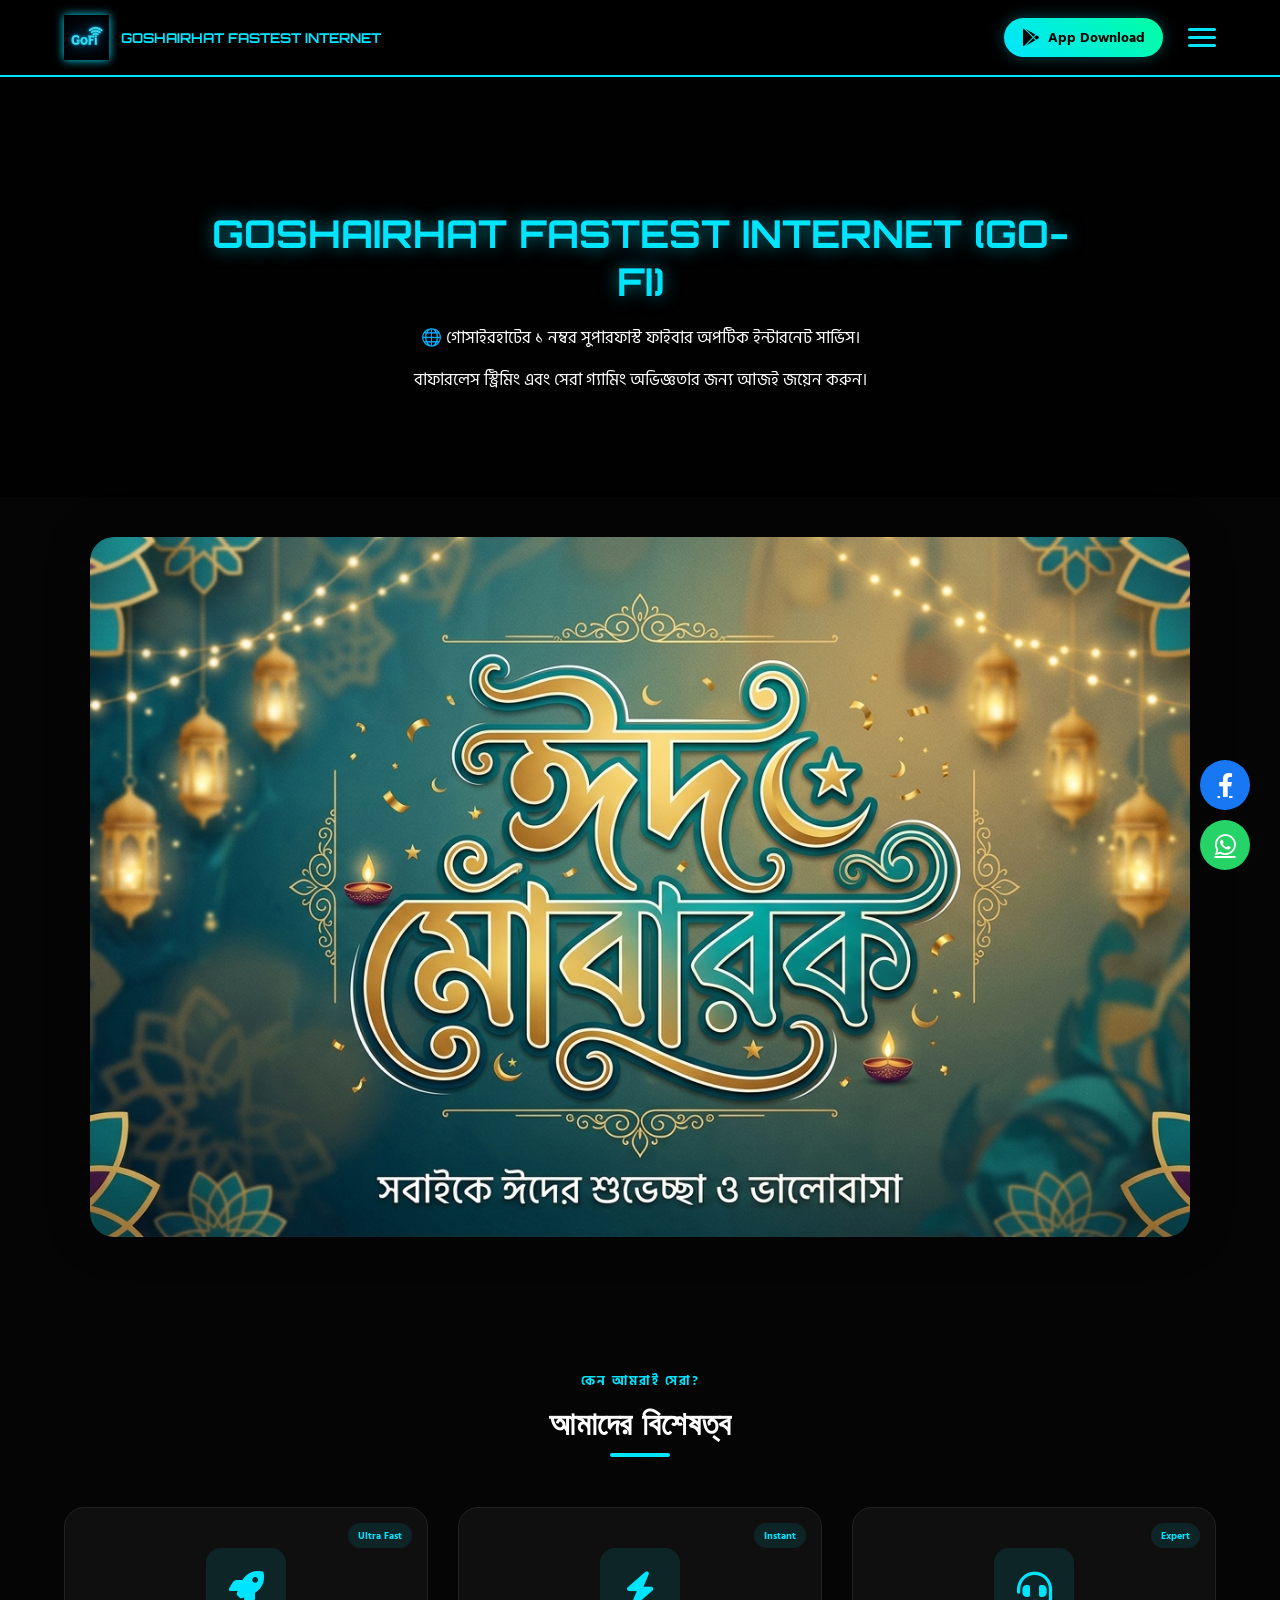
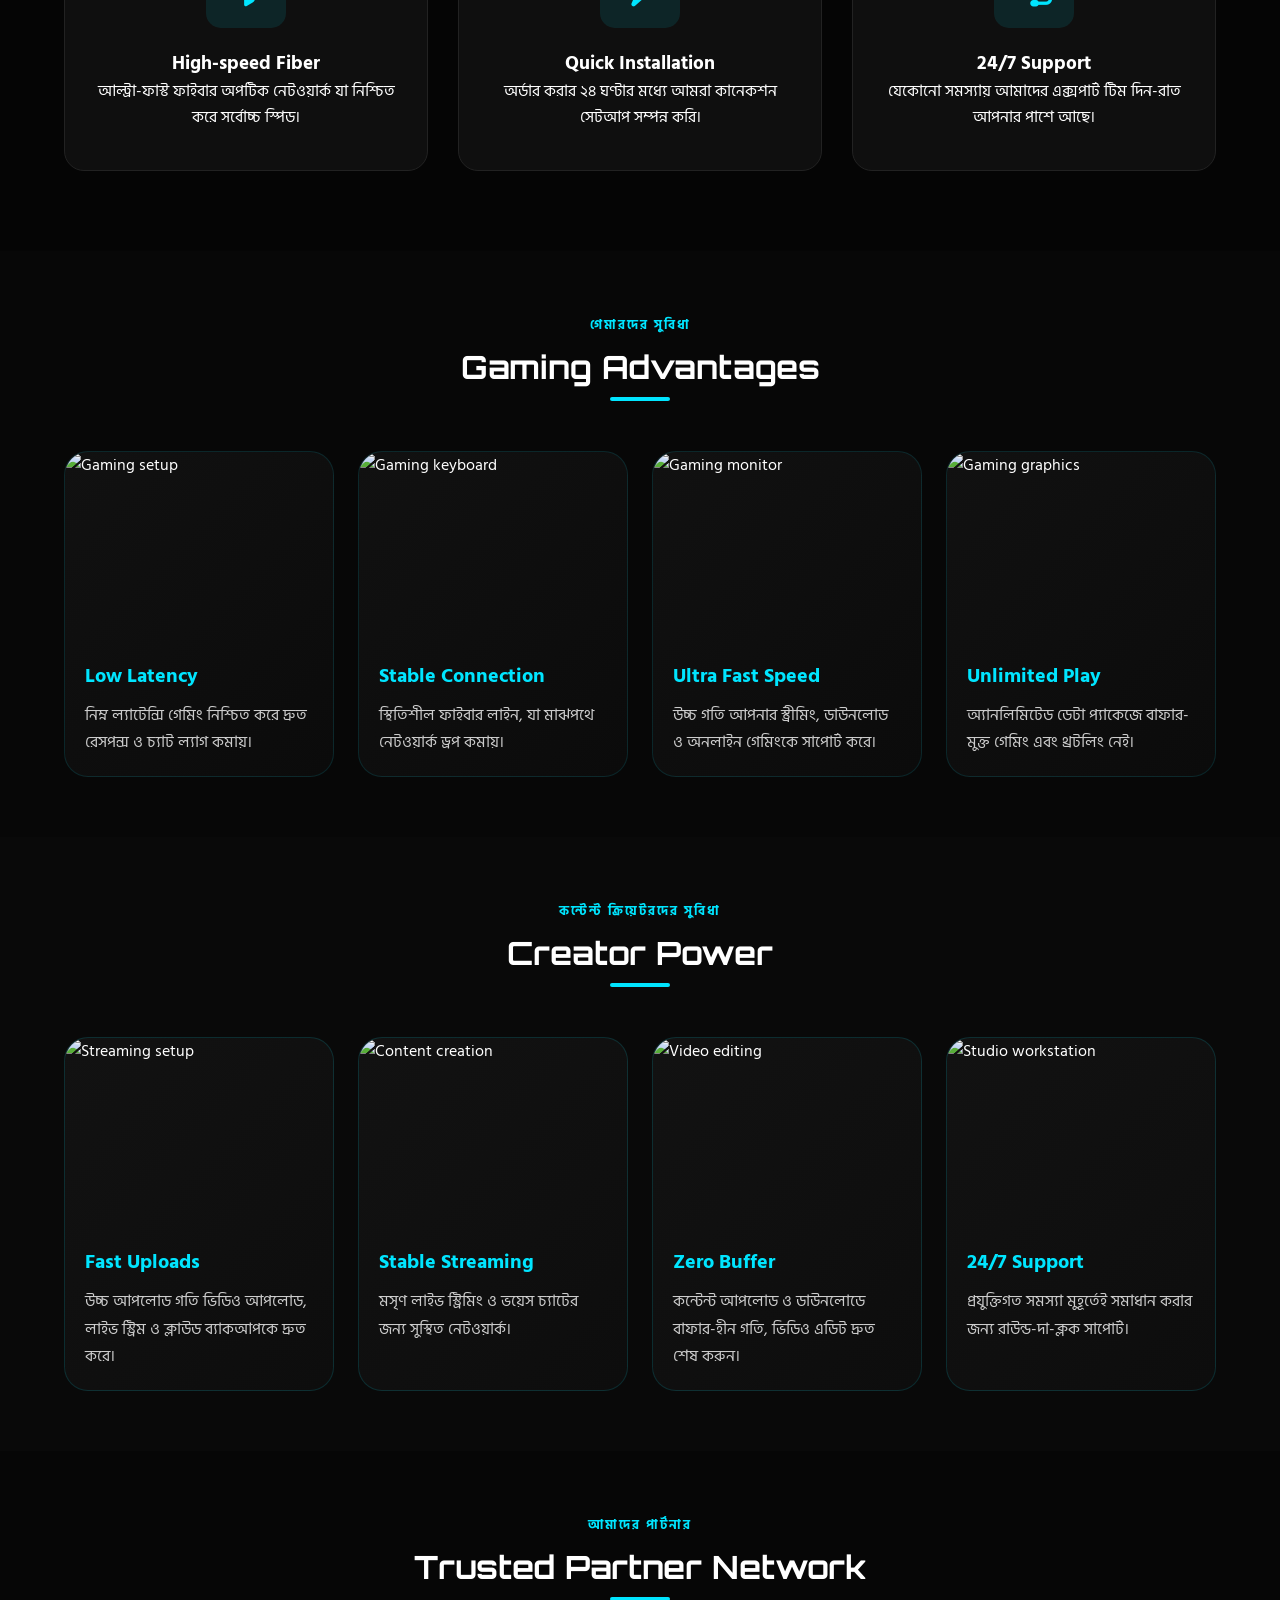
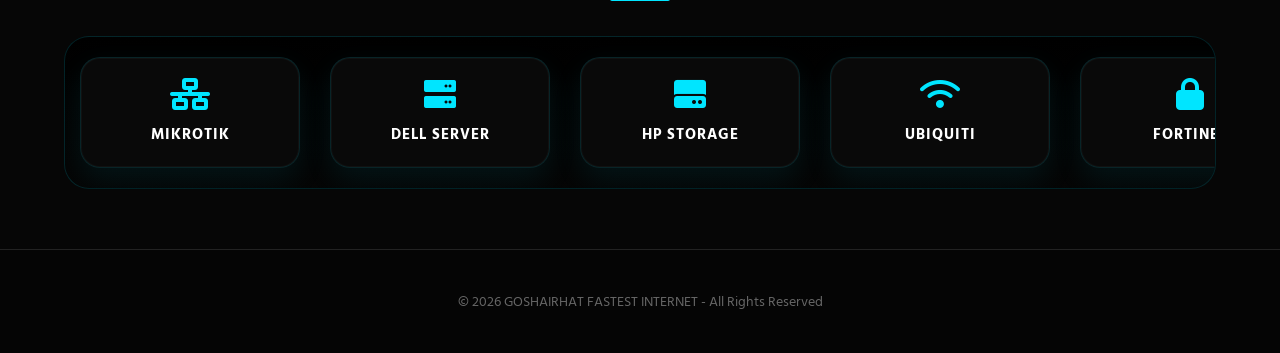
==== commit ab99a00e: "Update index.html" ====
--- a/index.html
+++ b/index.html
@@ -57,6 +57,9 @@
             <a onclick="openFTPModal()">
                 <i class="fas fa-play-circle"></i> Our FTP Servers
             </a>
+            <a href="https://sakinahmed07.github.io/ftp/" target="_blank">
+                <i class="fas fa-hdd orange-shield"></i> Media Servers
+            </a>
             <a href="https://user.netbillingbd.com/" target="_blank">
                 <i class="fas fa-user-shield"></i> Client Panel
             </a>
@@ -87,7 +90,7 @@
                     <div class="slide"><img src="image1.png" alt="Slide 1"></div>
                     <div class="slide"><img src="image2.png" alt="Slide 2"></div>
                     <div class="slide"><img src="image3.jpg" alt="Slide 3"></div>
-                    <div class="slide"><img src="image1.png" alt="Slide 1"></div>
+                    <div class="slide"><img src="image4.jpg" alt="Slide 1"></div>
                 </div>
             </div>
 
--- a/st.css
+++ b/st.css
@@ -10,6 +10,11 @@
     margin: 0;
     padding: 0;
     box-sizing: border-box;
+}
+img {
+    max-width: 100%;
+    height: auto;
+    display: block;
 }
 
 body {
@@ -64,6 +69,7 @@
     flex-direction: column;
     gap: 5px;
     cursor: pointer;
+    transition: transform 0.35s ease;
 }
 
 .bar {
@@ -71,46 +77,13 @@
     height: 3px;
     background: var(--neon-cyan);
     border-radius: 2px;
+    transition: transform 0.35s ease, opacity 0.35s ease, background 0.35s ease;
 }
 
 .header-right {
     display: flex;
     align-items: center;
     gap: 20px;
-}
-
-.nav-menu {
-    position: fixed;
-    top: 0;
-    right: -100%;
-    width: 280px;
-    height: 100vh;
-    background: rgba(5, 5, 5, 0.98);
-    border-left: 2px solid var(--neon-cyan);
-    display: flex;
-    flex-direction: column;
-    padding: 80px 30px;
-    transition: 0.4s ease;
-    z-index: 999;
-}
-
-.nav-menu.active {
-    right: 0;
-}
-
-.nav-menu a {
-    color: #fff;
-    text-decoration: none;
-    font-size: 1.1rem;
-    padding: 15px 0;
-    border-bottom: 1px solid #222;
-    cursor: pointer;
-    transition: 0.3s;
-}
-
-.nav-menu a:hover {
-    color: var(--neon-cyan);
-    padding-left: 10px;
 }
 
 
@@ -165,7 +138,7 @@
 
 .slider {
     display: flex;
-    width: 90%;
+    width: 100%;
     animation: slide-animation 18s infinite cubic-bezier(0.65, 0.05, 0.36, 1);
 }
 
@@ -177,7 +150,7 @@
 
 .slide img {
     width: 100%;
-    height: 470px;
+    height: 700px;
     object-fit: cover;
     object-position: center;
     display: block;
@@ -714,6 +687,95 @@
     color: #ccc;
 }
 
+.payment-highlight {
+    background: linear-gradient(135deg, rgba(0, 255, 0, 0.08), rgba(0, 229, 255, 0.05));
+    border: 1px solid rgba(0, 255, 0, 0.2);
+    border-radius: 18px;
+    padding: 20px;
+    margin-top: 25px;
+    display: flex;
+    align-items: center;
+    gap: 15px;
+    transition: 0.3s ease;
+}
+
+.payment-highlight:hover {
+    transform: translateY(-5px);
+    box-shadow: 0 10px 25px rgba(0, 255, 0, 0.15);
+    border-color: rgba(0, 255, 0, 0.4);
+}
+
+.payment-icon {
+    width: 60px;
+    height: 60px;
+    background: linear-gradient(45deg, #00ff00, #00e5ff);
+    border-radius: 50%;
+    display: flex;
+    align-items: center;
+    justify-content: center;
+    color: #000;
+    font-size: 1.5rem;
+    flex-shrink: 0;
+    box-shadow: 0 0 15px rgba(0, 255, 0, 0.3);
+}
+
+.bkash-icon {
+    display: flex;
+    align-items: center;
+    justify-content: center;
+    font-family: 'Arial', sans-serif;
+    font-weight: bold;
+    position: relative;
+}
+
+.bkash-icon::before {
+    content: '';
+    position: absolute;
+    top: 50%;
+    left: 50%;
+    transform: translate(-50%, -50%);
+    width: 35px;
+    height: 35px;
+    background: linear-gradient(135deg, #e2136e 50%, #0066cc 50%);
+    border-radius: 50%;
+    z-index: 1;
+}
+
+.bkash-icon::after {
+    content: '';
+    position: absolute;
+    top: 50%;
+    left: 50%;
+    transform: translate(-50%, -50%);
+    width: 25px;
+    height: 25px;
+    background: #fff;
+    border-radius: 50%;
+    z-index: 2;
+}
+
+.bkash-text {
+    position: relative;
+    z-index: 3;
+    font-size: 0.65rem;
+    color: #e2136e;
+    font-weight: bold;
+    letter-spacing: -0.5px;
+    text-shadow: 0 1px 2px rgba(0, 0, 0, 0.1);
+}
+
+.payment-text h4 {
+    color: #00ff00;
+    margin-bottom: 8px;
+    font-size: 1.1rem;
+}
+
+.payment-text p {
+    color: #ccc;
+    font-size: 0.9rem;
+    line-height: 1.4;
+}
+
 .about-cards {
     display: grid;
     gap: 18px;
@@ -813,6 +875,34 @@
     }
     .about-highlight {
         padding: 18px;
+    }
+    .payment-highlight {
+        flex-direction: column;
+        text-align: center;
+        gap: 12px;
+        padding: 18px;
+    }
+    .payment-icon {
+        width: 50px;
+        height: 50px;
+        font-size: 1.2rem;
+    }
+    .bkash-icon::before {
+        width: 30px;
+        height: 30px;
+    }
+    .bkash-icon::after {
+        width: 20px;
+        height: 20px;
+    }
+    .bkash-text {
+        font-size: 0.55rem;
+    }
+    .payment-text h4 {
+        font-size: 1rem;
+    }
+    .payment-text p {
+        font-size: 0.85rem;
     }
 }
 
@@ -1251,20 +1341,48 @@
     right: -100%;
     width: 300px;
     height: 100vh;
-    background: rgba(10, 10, 10, 0.95);
-    backdrop-filter: blur(15px);
+    background: linear-gradient(135deg, rgba(10, 10, 10, 0.98), rgba(0, 0, 0, 0.95));
+    backdrop-filter: blur(20px);
     /* ঝাপসা ব্যাকগ্রাউন্ড */
     border-left: 2px solid var(--neon-cyan);
     display: flex;
     flex-direction: column;
-    padding: 100px 40px;
+    padding: 100px 40px 40px;
     gap: 15px;
-    transition: 0.5s cubic-bezier(0.68, -0.55, 0.27, 1.55);
+    transition: right 0.5s cubic-bezier(0.25, 0.46, 0.45, 0.94), opacity 0.4s ease;
+    opacity: 0;
     z-index: 999;
+    box-shadow: -10px 0 30px rgba(0, 229, 255, 0.1);
 }
 
 .nav-menu.active {
     right: 0;
+    opacity: 1;
+}
+
+.nav-close-btn {
+    position: absolute;
+    top: 20px;
+    right: 20px;
+    width: 40px;
+    height: 40px;
+    background: rgba(0, 229, 255, 0.1);
+    border: 1px solid var(--neon-cyan);
+    border-radius: 50%;
+    display: flex;
+    align-items: center;
+    justify-content: center;
+    cursor: pointer;
+    transition: 0.3s ease;
+    color: var(--neon-cyan);
+    font-size: 1.2rem;
+}
+
+.nav-close-btn:hover {
+    background: var(--neon-cyan);
+    color: #000;
+    transform: scale(1.1);
+    box-shadow: 0 0 15px rgba(0, 229, 255, 0.5);
 }
 
 
@@ -1539,7 +1657,7 @@
 .header-right {
     display: flex;
     align-items: center;
-    gap: 15px;
+    gap: 25px;
 }
 
 
@@ -1579,8 +1697,7 @@
 
 @media (max-width: 600px) {
     .nav-app-btn {
-        display: none;
-        /* মোবাইলে অ্যাপ ডাউনলোড বাটন লুকানো */
+        /* মোবাইলে অ্যাপ ডাউনলোড বাটন দেখানো হবে */
     }
 }
 
@@ -1606,14 +1723,14 @@
     height: 100%;
     background: rgba(0, 0, 0, 0.5);
     z-index: 998;
-    display: none;
     opacity: 0;
-    transition: opacity 0.3s ease;
+    visibility: hidden;
+    transition: opacity 0.3s ease, visibility 0.3s ease;
 }
 
 .menu-overlay.active {
-    display: block;
     opacity: 1;
+    visibility: visible;
 }
 
 
@@ -1810,3 +1927,133 @@
         font-size: 0.85rem;
     }
 }
+
+@media (max-width: 1024px) {
+    header {
+        padding: 15px 4%;
+    }
+    .hero {
+        padding: 60px 16px 30px;
+        min-height: 360px;
+    }
+    .hero h1 {
+        font-size: 2rem;
+    }
+    .hero p {
+        font-size: 1rem;
+    }
+    .slider-container {
+        width: 95%;
+        margin: 30px auto 60px;
+    }
+    .slide img {
+        height: 420px;
+    }
+    .features-grid-system,
+    .gaming-grid,
+    .creator-grid,
+    .coverage-grid,
+    .about-grid,
+    .package-group {
+        grid-template-columns: repeat(auto-fit, minmax(240px, 1fr));
+    }
+    .nav-menu {
+        width: 100%;
+        max-width: 320px;
+    }
+}
+
+@media (max-width: 768px) {
+    header {
+        flex-wrap: wrap;
+        gap: 12px;
+        padding: 14px 3%;
+    }
+    .header-right {
+        gap: 14px;
+    }
+    .logo-area {
+        gap: 10px;
+    }
+    .hero {
+        padding: 50px 14px 24px;
+    }
+    .hero-text {
+        width: 100%;
+    }
+    .hero h1 {
+        font-size: 1.9rem;
+    }
+    .slider-container {
+        width: 100%;
+        max-width: 100%;
+        margin: 24px auto 50px;
+    }
+    .slide img {
+        height: 340px;
+    }
+    .nav-app-btn {
+        padding: 10px 12px;
+    }
+    .nav-app-btn span {
+        display: none;
+    }
+    .menu-toggle {
+        order: 1;
+    }
+    .nav-menu {
+        padding: 90px 20px;
+    }
+    .nav-menu a {
+        font-size: 1rem;
+    }
+    .partner-track {
+        padding-left: 16px;
+    }
+}
+
+@media (max-width: 600px) {
+    .hero {
+        min-height: 320px;
+        padding: 40px 12px 20px;
+    }
+    .hero h1 {
+        font-size: 1.7rem;
+    }
+    .hero p {
+        font-size: 0.95rem;
+    }
+    .slide img {
+        height: 280px;
+    }
+    .slider-container {
+        margin: 20px auto 40px;
+    }
+    .menu-toggle {
+        transform: scale(0.95);
+    }
+    .nav-menu {
+        width: 100%;
+        max-width: 100%;
+        padding: 100px 18px;
+    }
+    .package-card,
+    .gaming-card,
+    .creator-card,
+    .coverage-card,
+    .partner-card,
+    .team-card,
+    .about-card {
+        min-width: auto;
+    }
+    .package-group {
+        grid-template-columns: 1fr;
+        justify-items: center;
+        padding: 25px 4%;
+    }
+    .package-card {
+        width: 100%;
+        max-width: 100%;
+        margin: 0 auto;
+    }
+}
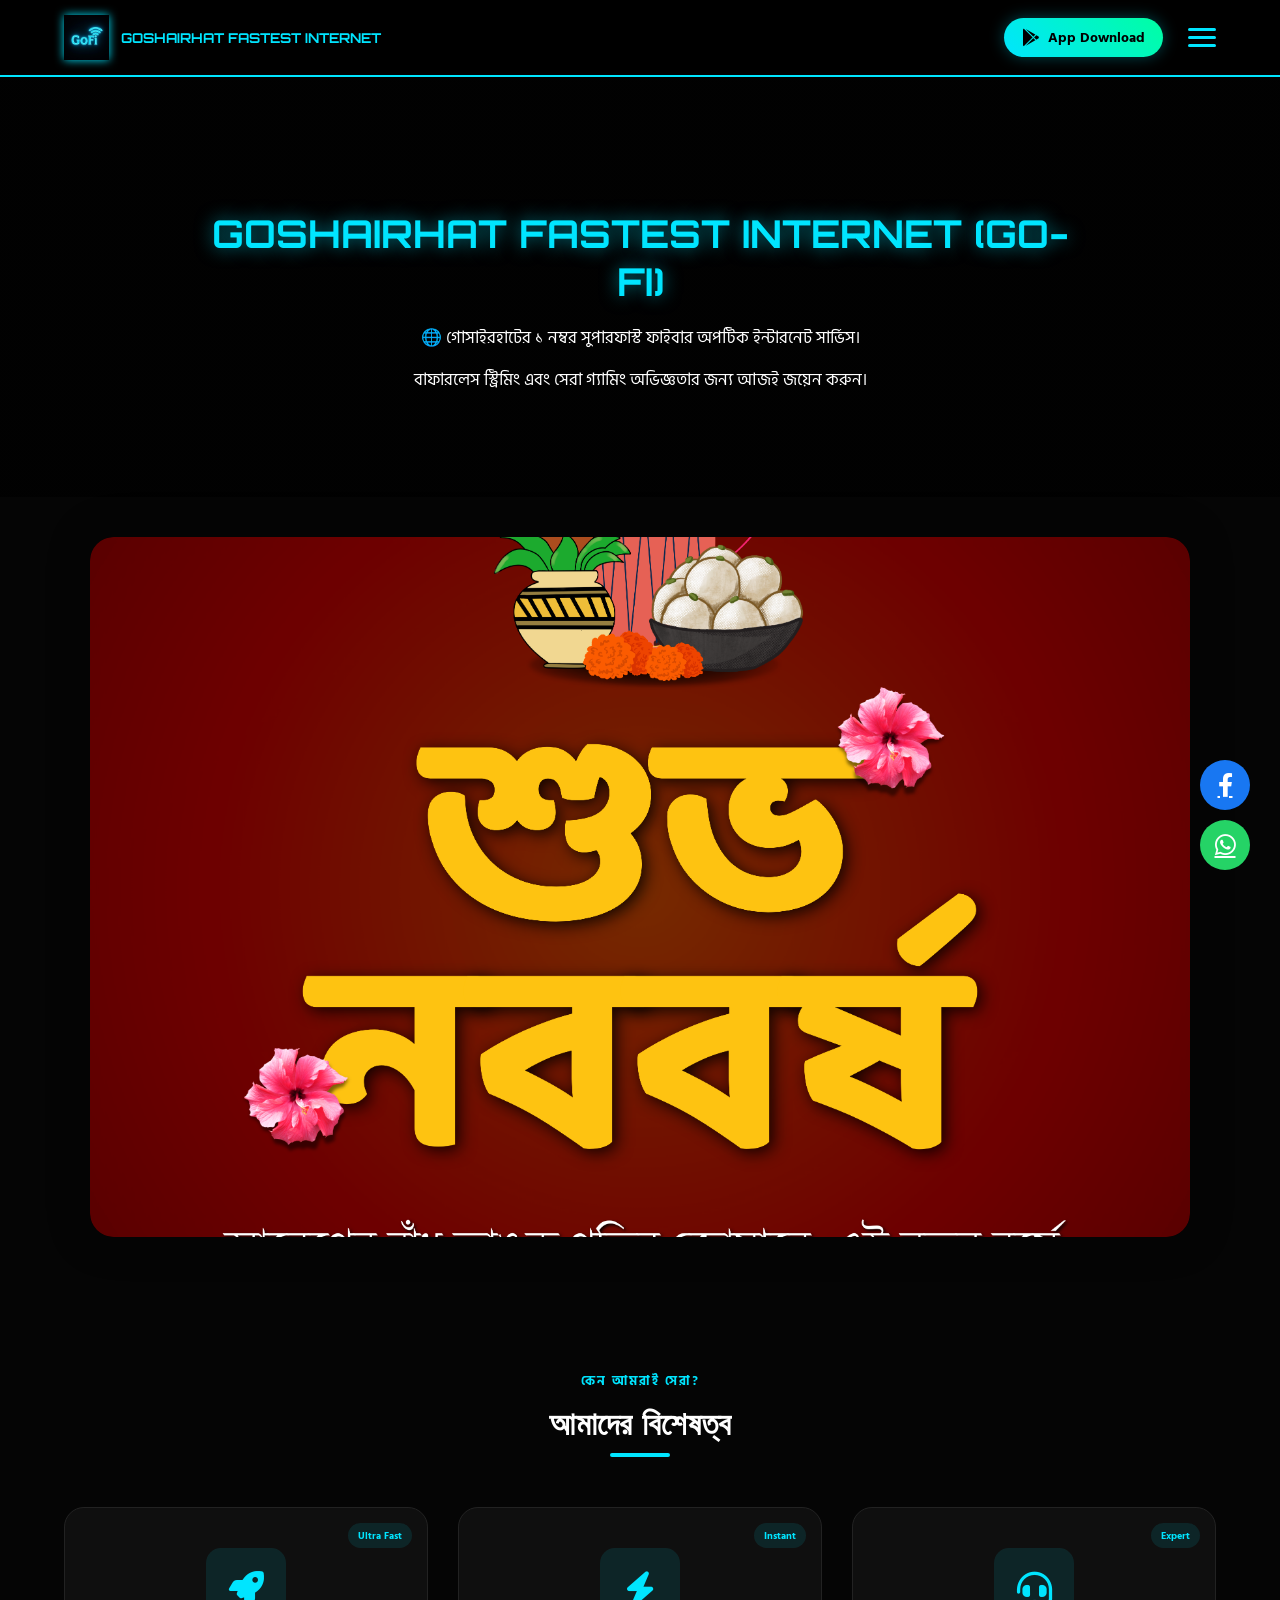
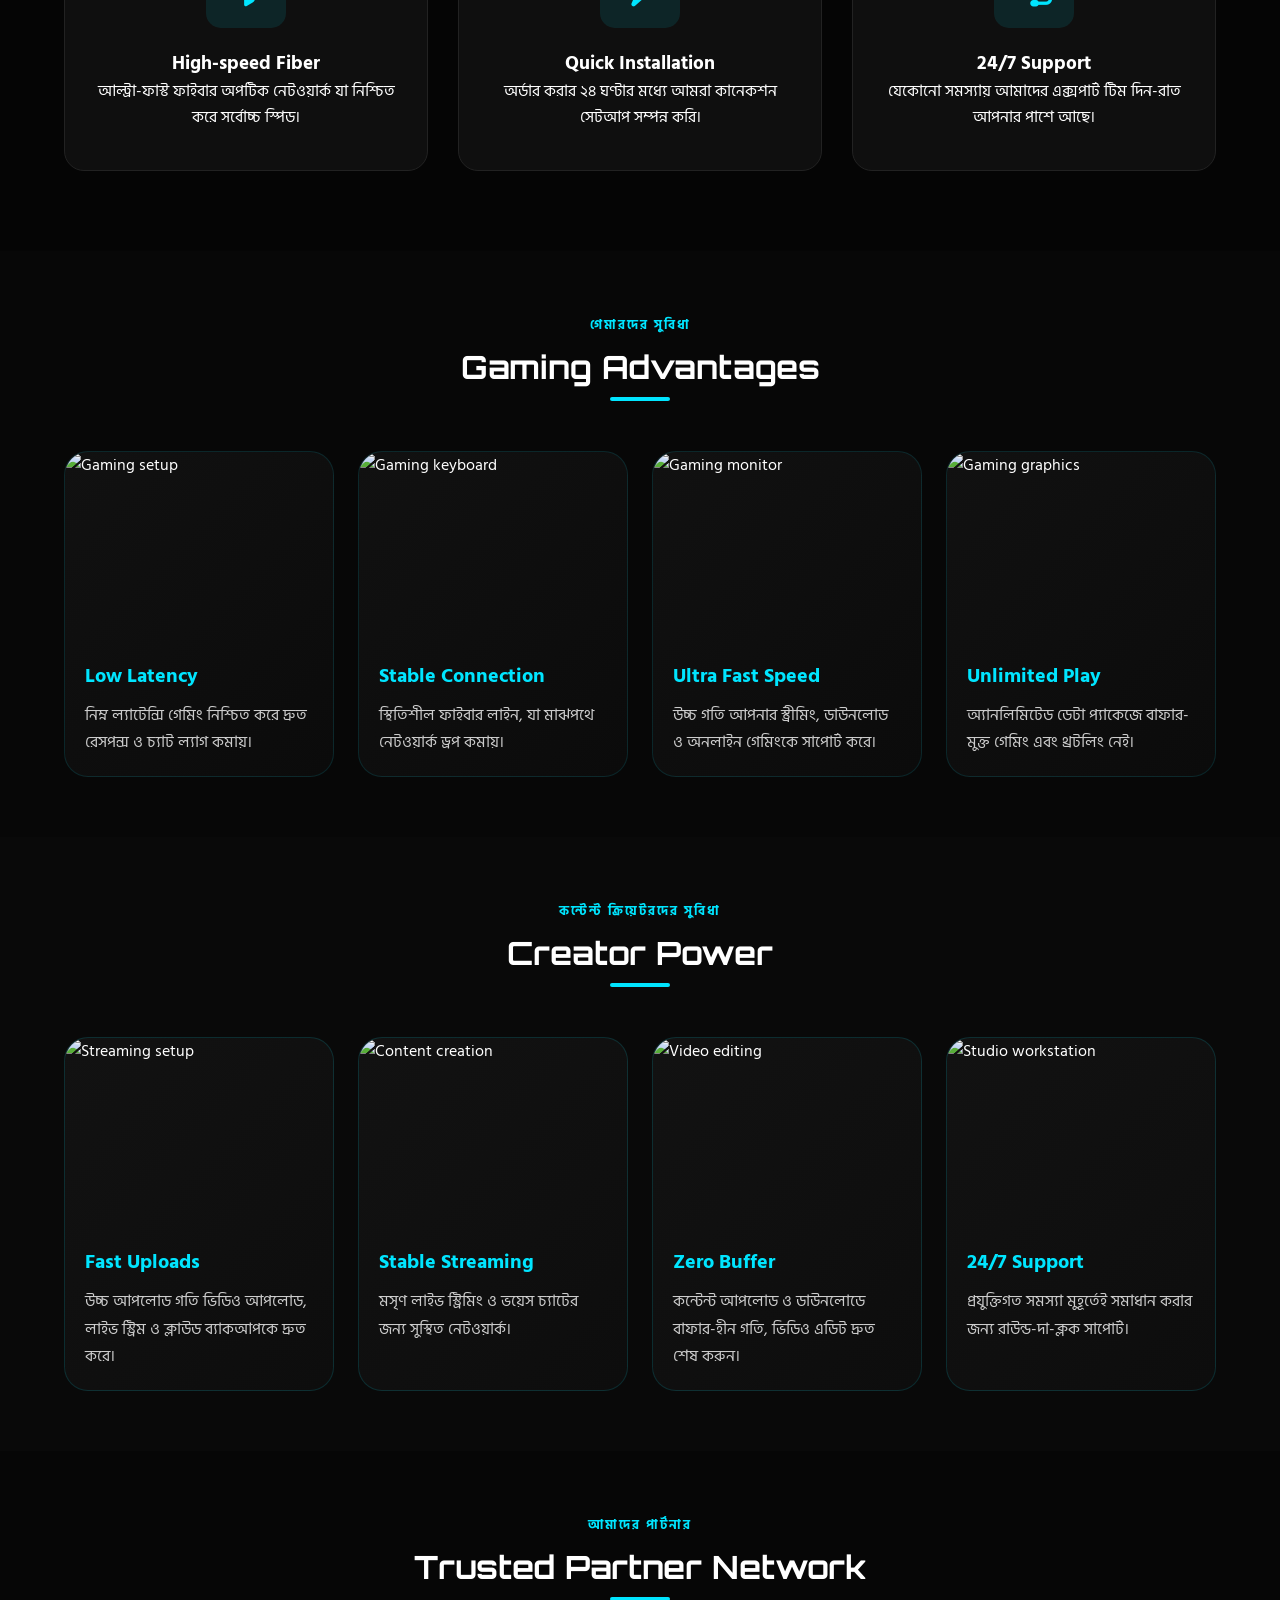
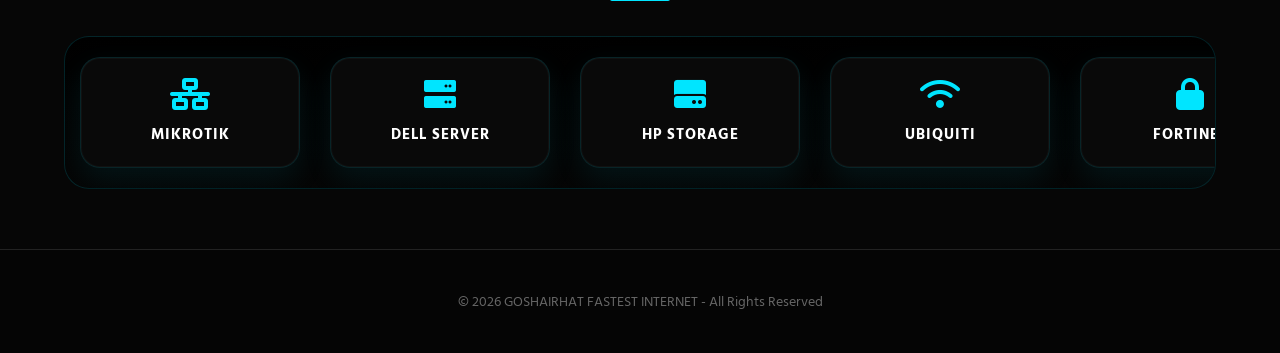
==== commit 8ce73f7b: "Update index.html" ====
--- a/index.html
+++ b/index.html
@@ -87,7 +87,7 @@
 
             <div class="slider-container">
                 <div class="slider">
-                    <div class="slide"><img src="image1.png" alt="Slide 1"></div>
+                    <div class="slide"><img src="nobo.png" alt="Slide 1"></div>
                     <div class="slide"><img src="image2.png" alt="Slide 2"></div>
                     <div class="slide"><img src="image3.jpg" alt="Slide 3"></div>
                     <div class="slide"><img src="image4.jpg" alt="Slide 1"></div>
@@ -367,7 +367,7 @@
                     </div>
                     <div class="coverage-card">
                         <i class="fas fa-map-pin"></i>
-                        <h3>সাইক্ষা</h3>
+                        <h3>কাশিখন্ড</h3>
                         <p>কর্পোরেট প্যাকেজ এবং বাল্ক ডিসকাউন্ট</p>
                     </div>
                 </div>
@@ -402,26 +402,7 @@
 
                         <div class="payment-highlight">
                             <div class="payment-icon">
-                                <svg class="bkash-logo" viewBox="0 0 100 100" xmlns="http://www.w3.org/2000/svg">
-                                    <!-- Outer circle with gradient -->
-                                    <defs>
-                                        <linearGradient id="bkashGradient" x1="0%" y1="0%" x2="100%" y2="100%">
-                                            <stop offset="50%" style="stop-color:#e2136e;stop-opacity:1" />
-                                            <stop offset="50%" style="stop-color:#0066cc;stop-opacity:1" />
-                                        </linearGradient>
-                                    </defs>
-                                    <circle cx="50" cy="50" r="45" fill="url(#bkashGradient)" stroke="#fff" stroke-width="2"/>
-                                    
-                                    <!-- Inner white circle -->
-                                    <circle cx="50" cy="50" r="35" fill="#fff"/>
-                                    
-                                    <!-- bKash text -->
-                                    <text x="50" y="45" text-anchor="middle" fill="#e2136e" font-family="Arial, sans-serif" font-size="16" font-weight="bold">bKash</text>
-                                    
-                                    <!-- Small decorative elements -->
-                                    <circle cx="30" cy="35" r="2" fill="#e2136e"/>
-                                    <circle cx="70" cy="35" r="2" fill="#0066cc"/>
-                                </svg>
+                                <img src="bkash.jpg" alt="bKash Logo" class="bkash-logo-img">
                             </div>
                             <div class="payment-text">
                                 <h4>পেমেন্ট করুন bKash এ</h4>
--- a/st.css
+++ b/st.css
@@ -10,11 +10,6 @@
     margin: 0;
     padding: 0;
     box-sizing: border-box;
-}
-img {
-    max-width: 100%;
-    height: auto;
-    display: block;
 }
 
 body {
@@ -765,7 +760,7 @@
 }
 
 .payment-text h4 {
-    color: #00ff00;
+    color: #db03f8;
     margin-bottom: 8px;
     font-size: 1.1rem;
 }
@@ -2057,3 +2052,25 @@
         margin: 0 auto;
     }
 }
+
+.payment-icon {
+    width: 100px;
+    /* আপনার প্রয়োজন অনুযায়ী সাইজ কমিয়ে বা বাড়িয়ে নিন */
+    height: 100px;
+    /* আপনার প্রয়োজন অনুযায়ী সাইজ কমিয়ে বা বাড়িয়ে নিন */
+    border-radius: 50%;
+    /* ছবিটিকে গোল করার জন্য */
+    overflow: hidden;
+    /* ছবি গোল করার জন্য প্রয়োজনীয় */
+    display: flex;
+    justify-content: center;
+    align-items: center;
+    /* background-color: #f0f0f0;  প্রয়োজন হলে ব্যাকগ্রাউন্ড কালার দিতে পারেন */
+}
+
+.bkash-logo-img {
+    width: 100%;
+    height: 100%;
+    object-fit: cover;
+    /* ছবি গোল অংশের মধ্যে ঠিকমতো বসানোর জন্য */
+}
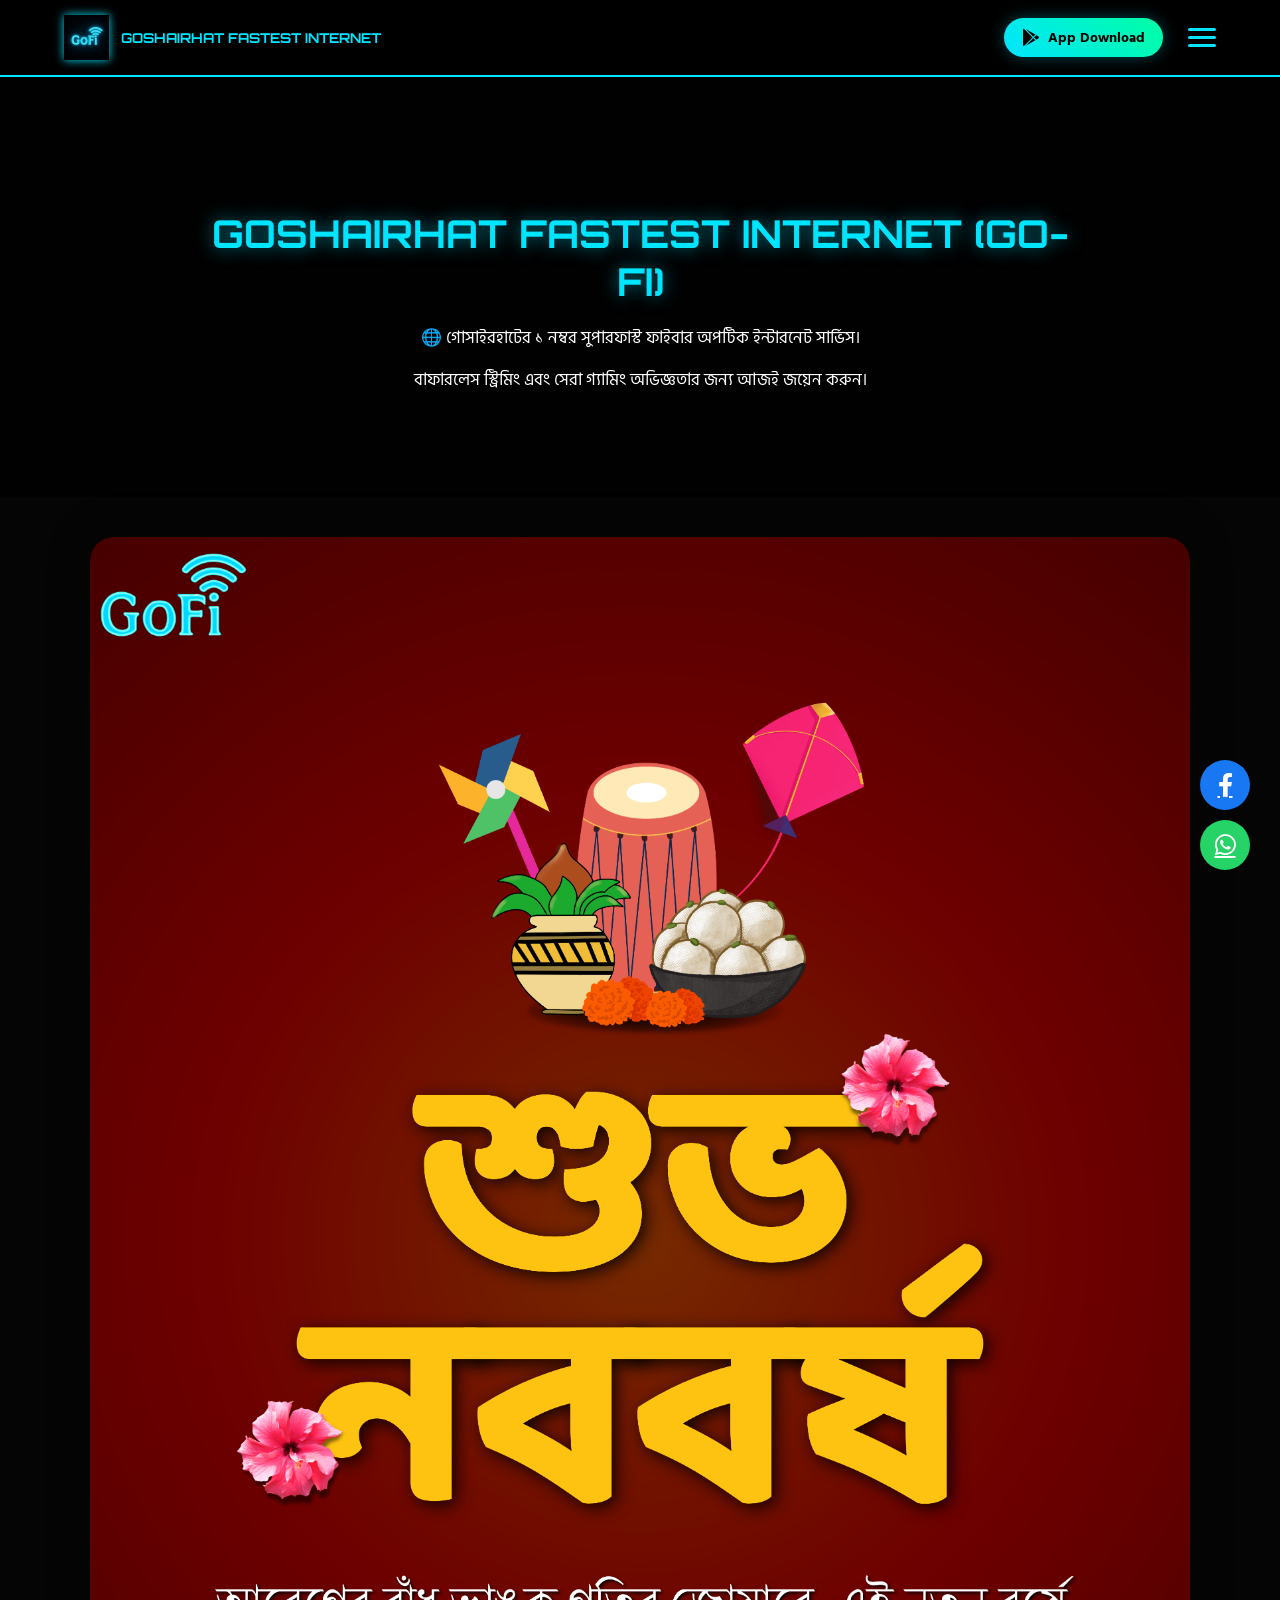
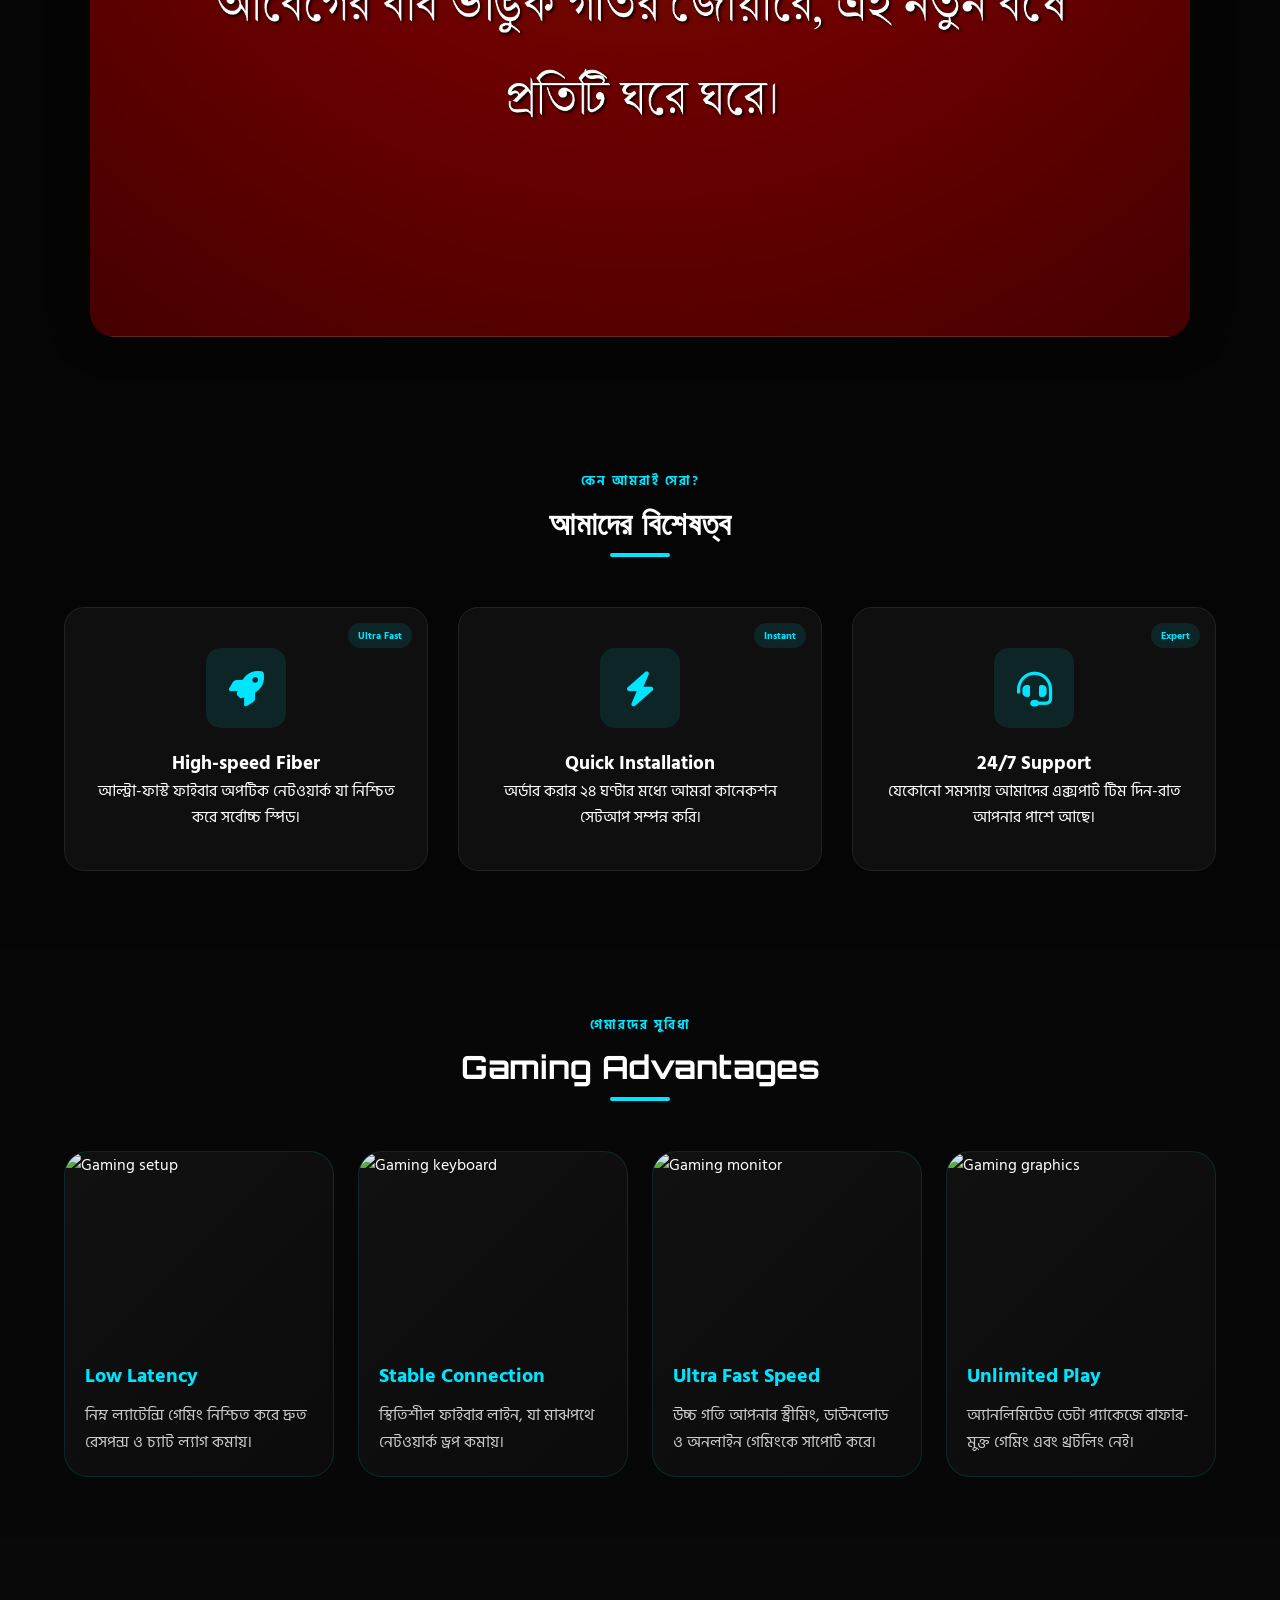
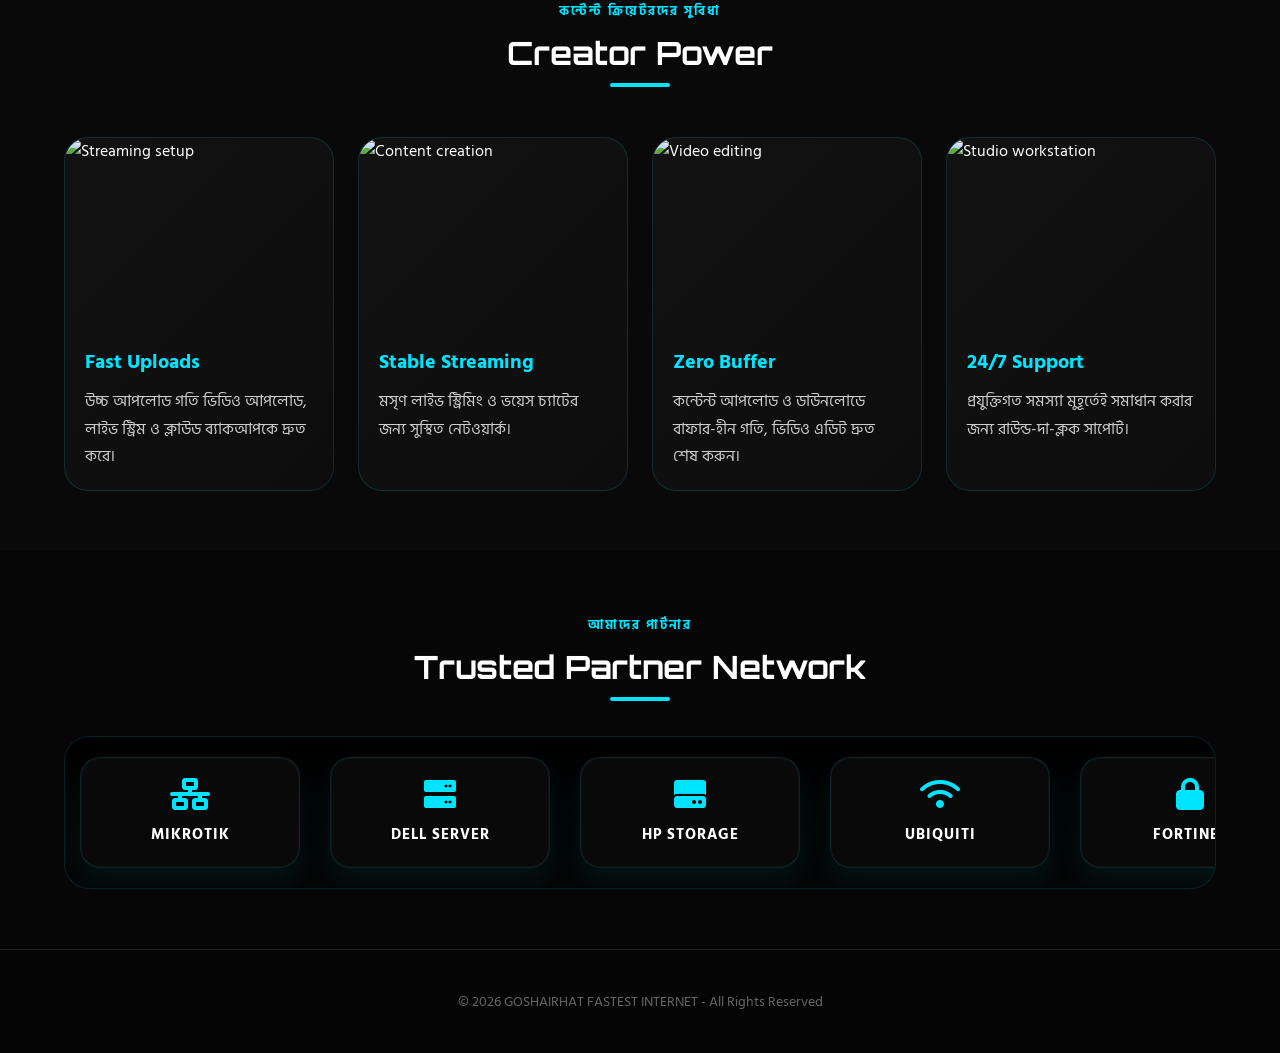
==== commit 08b302fe: "Update index.html" ====
--- a/index.html
+++ b/index.html
@@ -89,7 +89,7 @@
                 <div class="slider">
                     <div class="slide"><img src="nobo.png" alt="Slide 1"></div>
                     <div class="slide"><img src="image2.png" alt="Slide 2"></div>
-                    <div class="slide"><img src="image3.jpg" alt="Slide 3"></div>
+                    <div class="slide"><img src="p1.png" alt="Slide 3"></div>
                     <div class="slide"><img src="image4.jpg" alt="Slide 1"></div>
                 </div>
             </div>
--- a/st.css
+++ b/st.css
@@ -145,7 +145,7 @@
 
 .slide img {
     width: 100%;
-    height: 700px;
+    height: 1400px;
     object-fit: cover;
     object-position: center;
     display: block;
